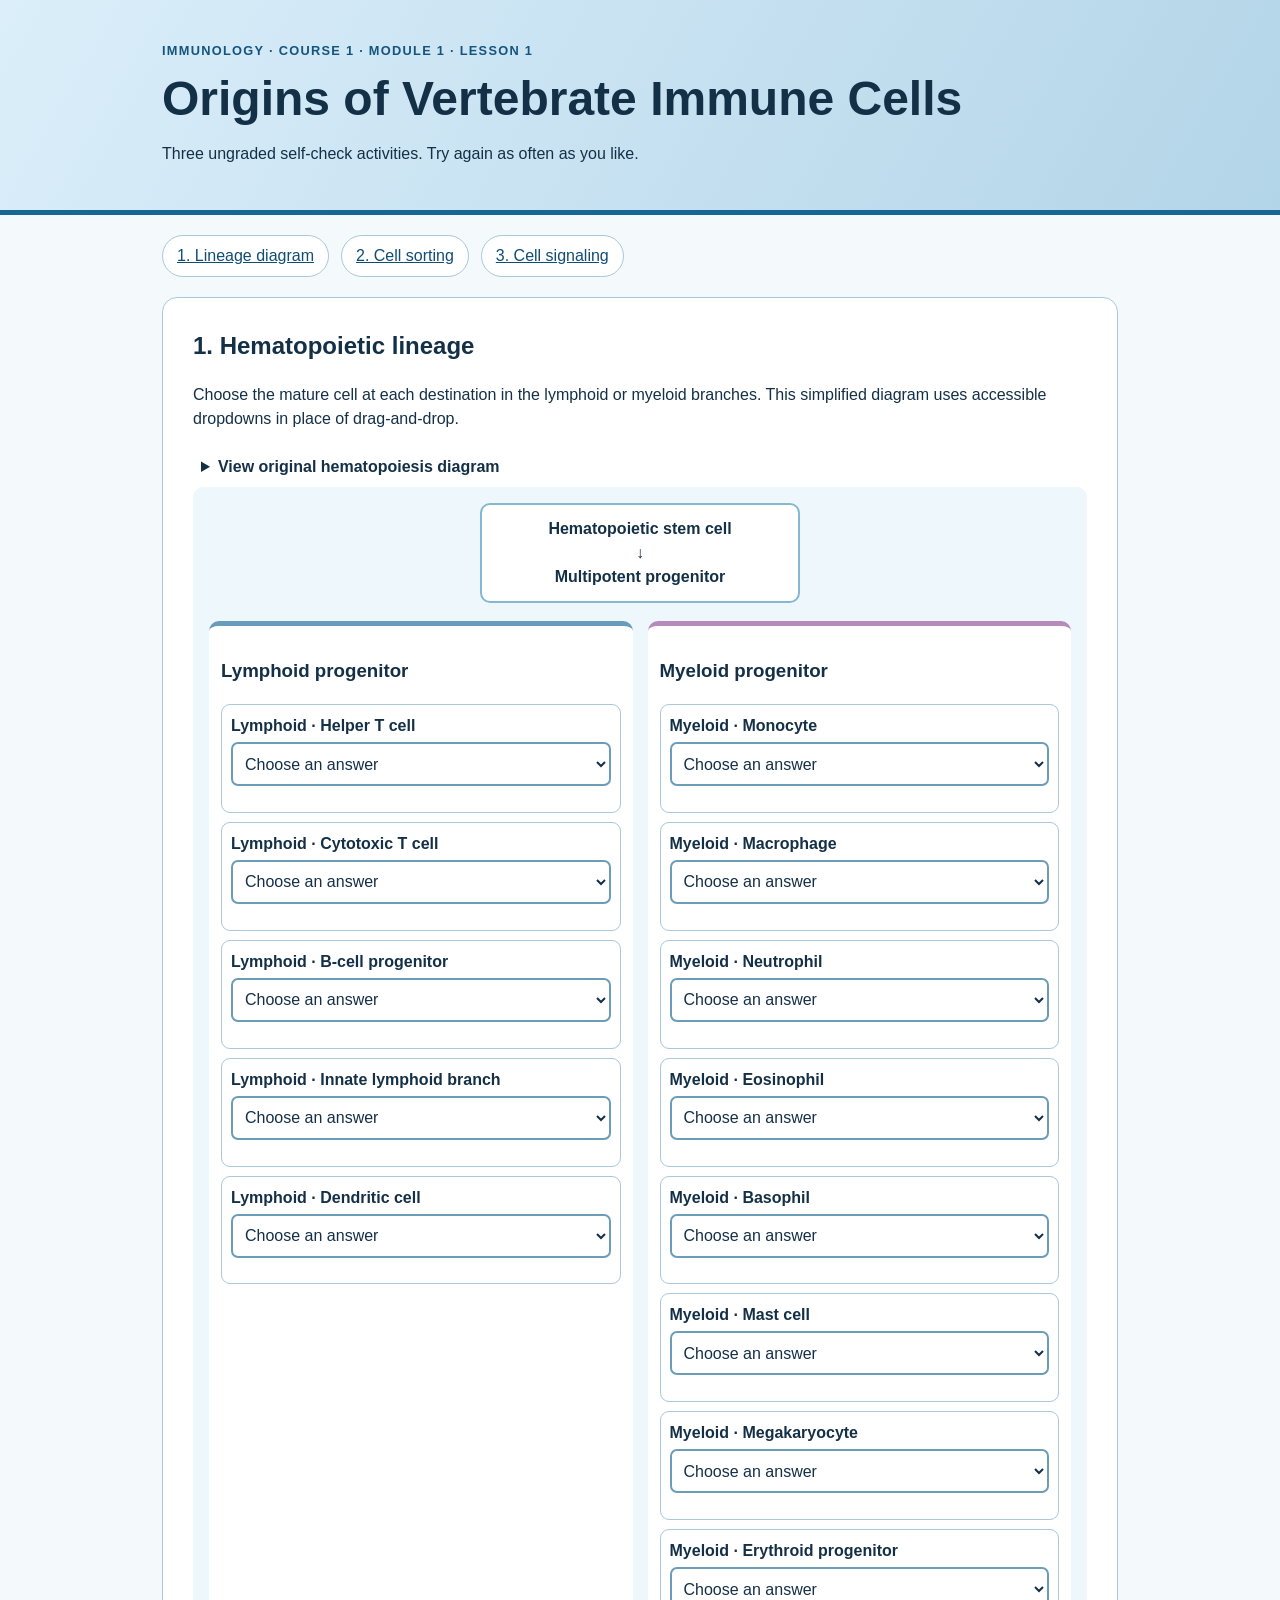
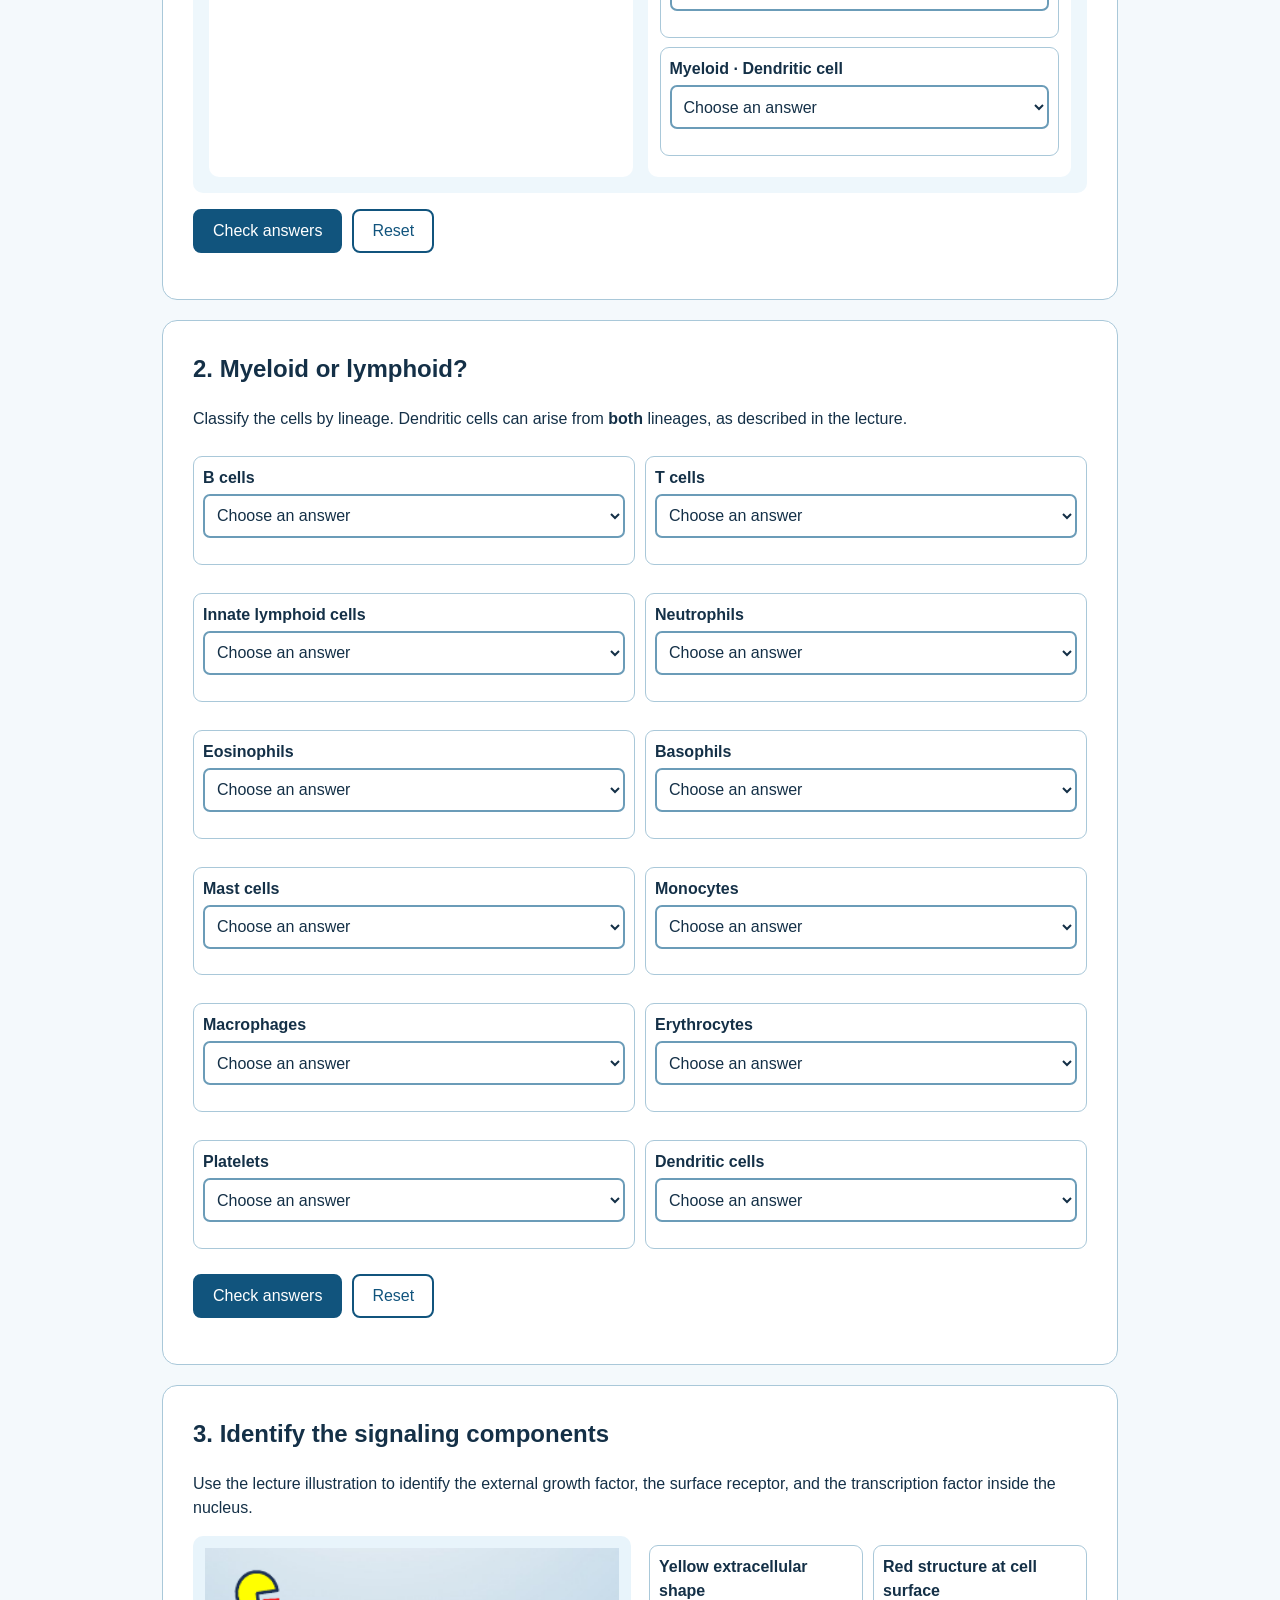
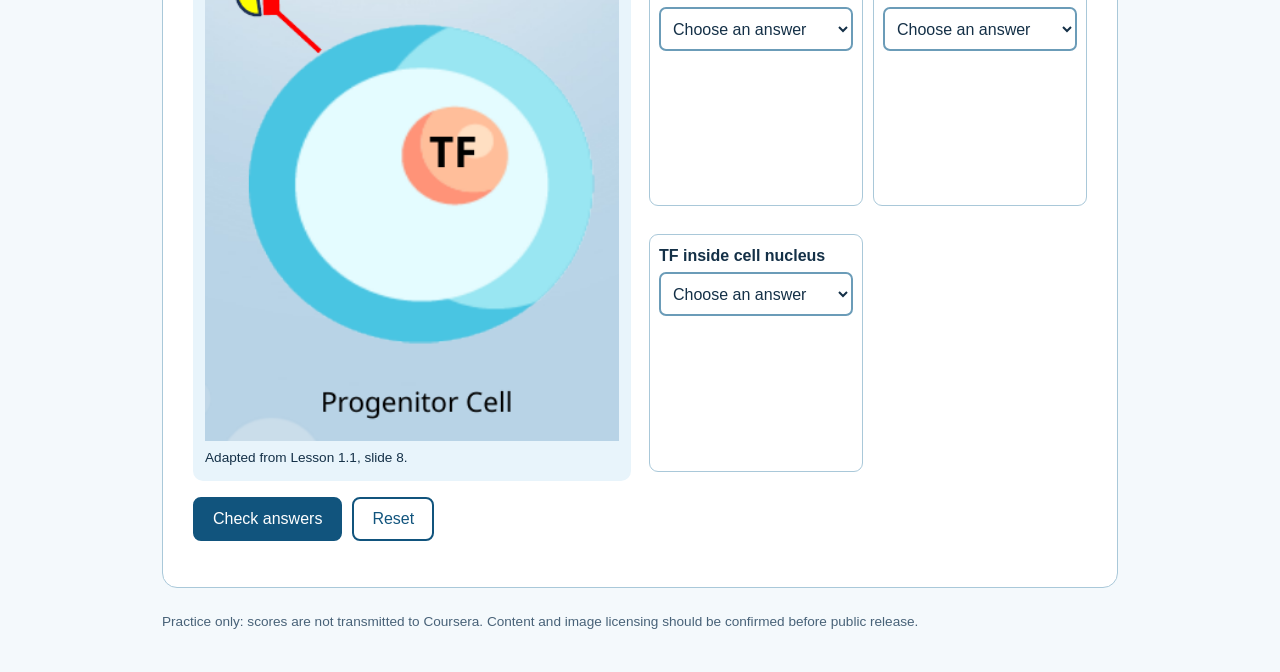
==== course-1/module-01/lesson-01/index.html @ 7de76a13 "Add files via upload" ====
<!doctype html><html lang="en"><head><meta charset="utf-8"><meta name="viewport" content="width=device-width,initial-scale=1"><title>Lesson 1.1 • Immunology Practice</title><link rel="stylesheet" href="style.css"><script src="script.js" defer></script></head><body><a class="skip" href="#content">Skip to questions</a><header><div class="wrap"><p class="eyebrow">IMMUNOLOGY · COURSE 1 · MODULE 1 · LESSON 1</p><h1>Origins of Vertebrate Immune Cells</h1><p>Three ungraded self-check activities. Try again as often as you like.</p></div></header><main class="wrap" id="content"><nav aria-label="Activities"><a href="#q1">1. Lineage diagram</a><a href="#q2">2. Cell sorting</a><a href="#q3">3. Cell signaling</a></nav><section id="q1"><h2>1. Hematopoietic lineage</h2><p>Choose the mature cell at each destination in the lymphoid or myeloid branches. This simplified diagram uses accessible dropdowns in place of drag-and-drop.</p><details><summary>View original hematopoiesis diagram</summary><img class="reference" src="assets/lineage.png" alt="Original lecture diagram showing hematopoietic stem cell, lymphoid and myeloid branches, and their mature descendants. All original labels are visible." /></details><div class="branchparent"><div class="start">Hematopoietic stem cell<br>↓<br>Multipotent progenitor</div><div class="branches"><div><h3>Lymphoid progenitor</h3><div id="q1lymph"></div></div><div><h3>Myeloid progenitor</h3><div id="q1myelo"></div></div></div></div><div class="actions"><button id="check1">Check answers</button><button class="secondary" id="reset1">Reset</button></div><p id="result1" role="status" aria-live="polite"></p></section><section id="q2"><h2>2. Myeloid or lymphoid?</h2><p>Classify the cells by lineage. Dendritic cells can arise from <strong>both</strong> lineages, as described in the lecture.</p><div class="rows" id="items2"></div><div class="actions"><button id="check2">Check answers</button><button class="secondary" id="reset2">Reset</button></div><p id="result2" role="status" aria-live="polite"></p></section><section id="q3"><h2>3. Identify the signaling components</h2><p>Use the lecture illustration to identify the external growth factor, the surface receptor, and the transcription factor inside the nucleus.</p><div class="signal"><figure><img src="assets/cell-signaling.png" alt="Progenitor cell illustration with a yellow shape outside the cell, a red receptor at the surface, and TF lettering within the nucleus."><figcaption>Adapted from Lesson 1.1, slide 8.</figcaption></figure><div class="rows" id="items3"></div></div><div class="actions"><button id="check3">Check answers</button><button class="secondary" id="reset3">Reset</button></div><p id="result3" role="status" aria-live="polite"></p></section><footer>Practice only: scores are not transmitted to Coursera. Content and image licensing should be confirmed before public release.</footer></main></body></html>
---- course-1/module-01/lesson-01/style.css ----
:root{--blue:#176795;--ink:#143047;--border:#a9c8d9;--bg:#f4f9fc}*{box-sizing:border-box}html{scroll-behavior:smooth}body{margin:0;color:var(--ink);font:16px/1.5 Arial,sans-serif;background:var(--bg)}.wrap{max-width:1000px;margin:auto;padding:0 22px}.skip{position:absolute;left:8px;top:-100px;background:white;padding:12px}.skip:focus{top:6px}:focus-visible{outline:4px solid #a02c70;outline-offset:3px}header{padding:28px 0;background:linear-gradient(120deg,#dbeefa,#b3d5e8);border-bottom:5px solid var(--blue)}.eyebrow{font-size:.8rem;letter-spacing:.1em;font-weight:800;color:#14547d}h1{font-size:clamp(2rem,4vw,3rem);line-height:1.1;margin:8px 0}main nav{display:flex;flex-wrap:wrap;gap:12px;margin:20px 0}nav a{background:white;border:1px solid var(--border);border-radius:30px;padding:8px 14px;color:#104d73}section{background:white;margin:20px 0;padding:clamp(16px,3vw,30px);border:1px solid var(--border);border-radius:15px;scroll-margin-top:10px}section h2{margin-top:0}summary{cursor:pointer;font-weight:bold;padding:8px}.reference{display:block;width:100%;height:auto;border:1px solid var(--border)}.branchparent{background:#eef7fc;padding:16px;border-radius:10px}.start{font-weight:800;margin:0 auto 18px;text-align:center;background:white;max-width:320px;border:2px solid #86b8d0;border-radius:10px;padding:12px}.branches{display:grid;grid-template-columns:1fr 1fr;gap:15px}.branches>div{background:white;border-top:5px solid #689cba;padding:12px;border-radius:10px}.branches>div:nth-child(2){border-top-color:#b78abd}.item{border:1px solid var(--border);border-radius:9px;margin:9px 0;padding:9px;background:white}.item label{font-weight:bold;display:block;margin-bottom:4px}select{width:100%;min-height:44px;border:2px solid #6b9cb8;border-radius:7px;padding:8px;background:white;color:var(--ink);font:inherit}.status{display:block;min-height:1.2em;font-size:.88rem}.ok{color:#175b3b}.no{color:#992e24}.rows{display:grid;grid-template-columns:1fr 1fr;gap:10px}.actions{display:flex;flex-wrap:wrap;gap:10px;margin-top:16px}button{min-height:44px;background:#11547d;border:2px solid #11547d;border-radius:8px;color:white;font-weight:bold;padding:8px 18px;cursor:pointer;font:inherit}button.secondary{color:#11547d;background:white}p[role=status]:not(:empty){background:#e4f3fc;border-left:4px solid var(--blue);padding:12px;font-weight:bold}.signal{display:grid;grid-template-columns:1fr 1fr;gap:18px}.signal img{width:100%}.signal figure{margin:0;background:#e8f4fb;padding:12px;border-radius:10px}.signal figcaption{font-size:.85rem}footer{font-size:.85rem;margin:24px 0 40px;color:#486278}@media(max-width:730px){.branches,.rows,.signal{grid-template-columns:1fr}}@media(prefers-reduced-motion:reduce){html{scroll-behavior:auto}}
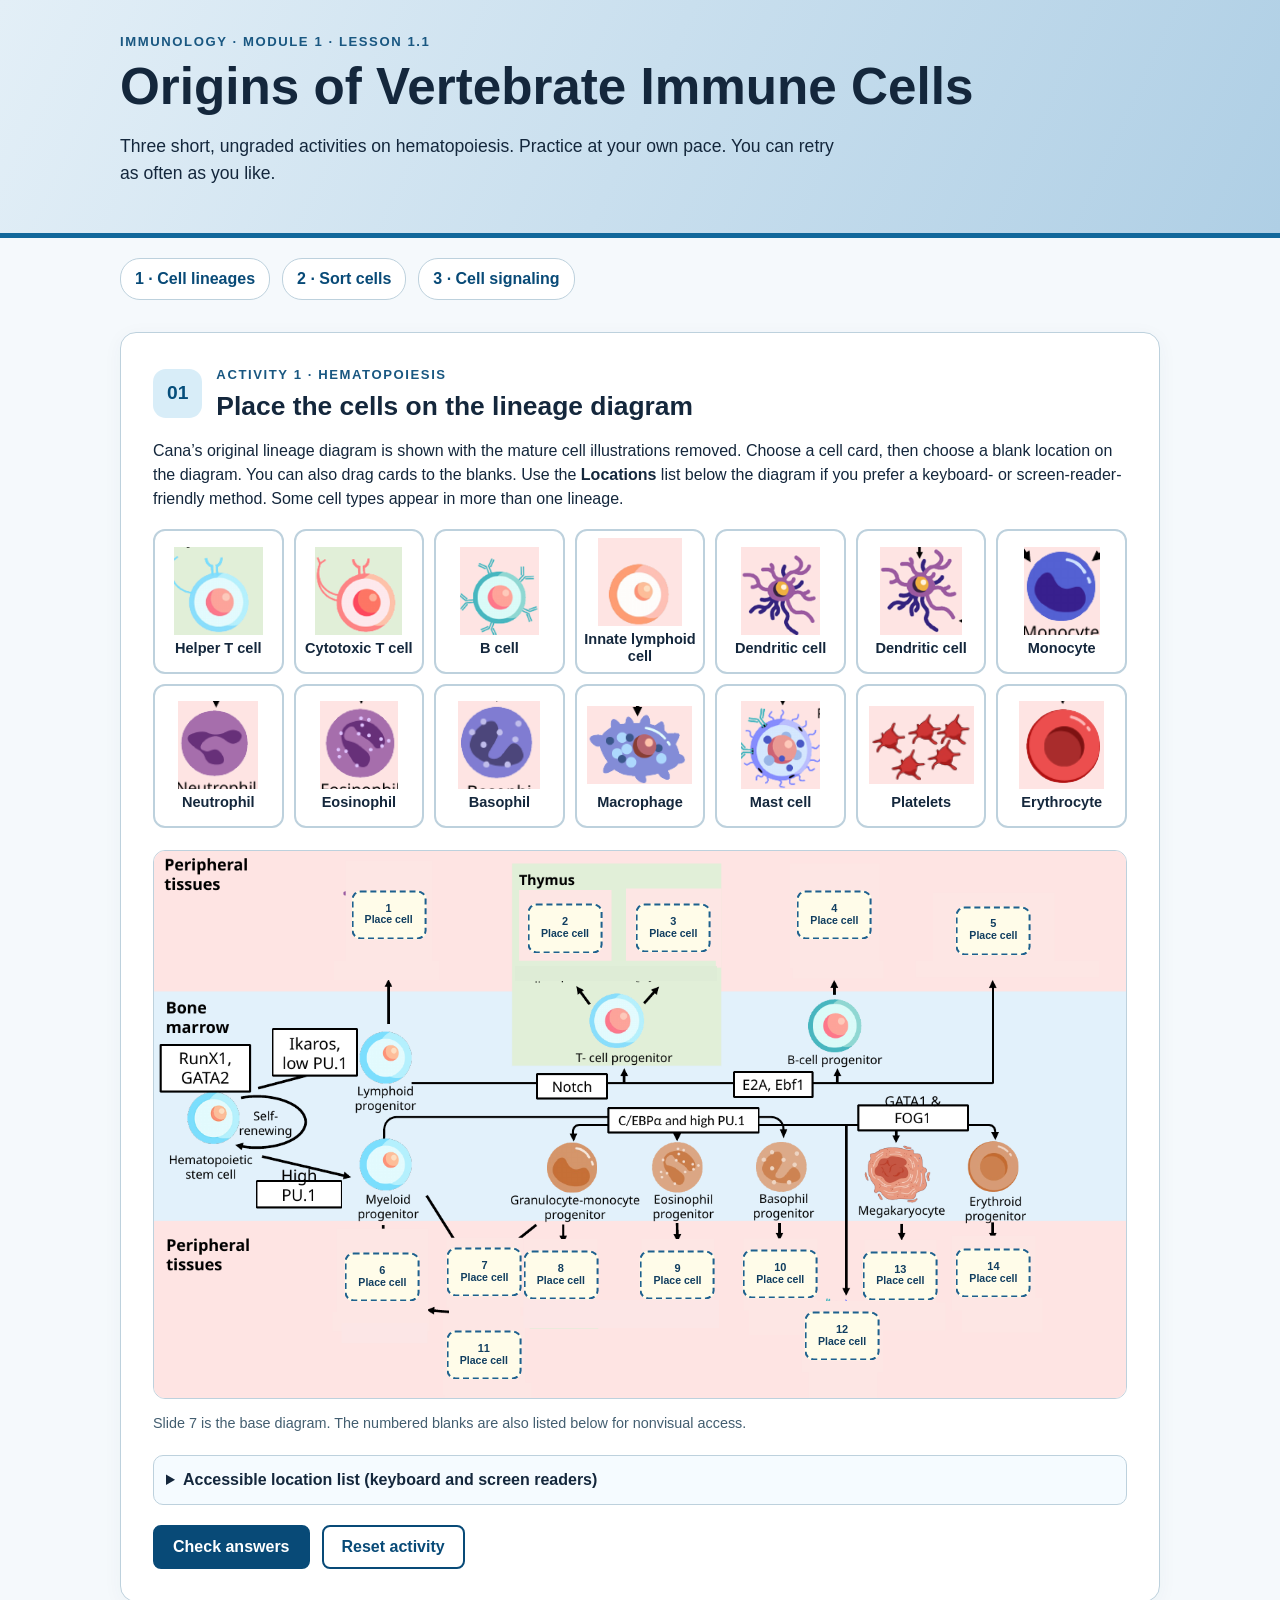
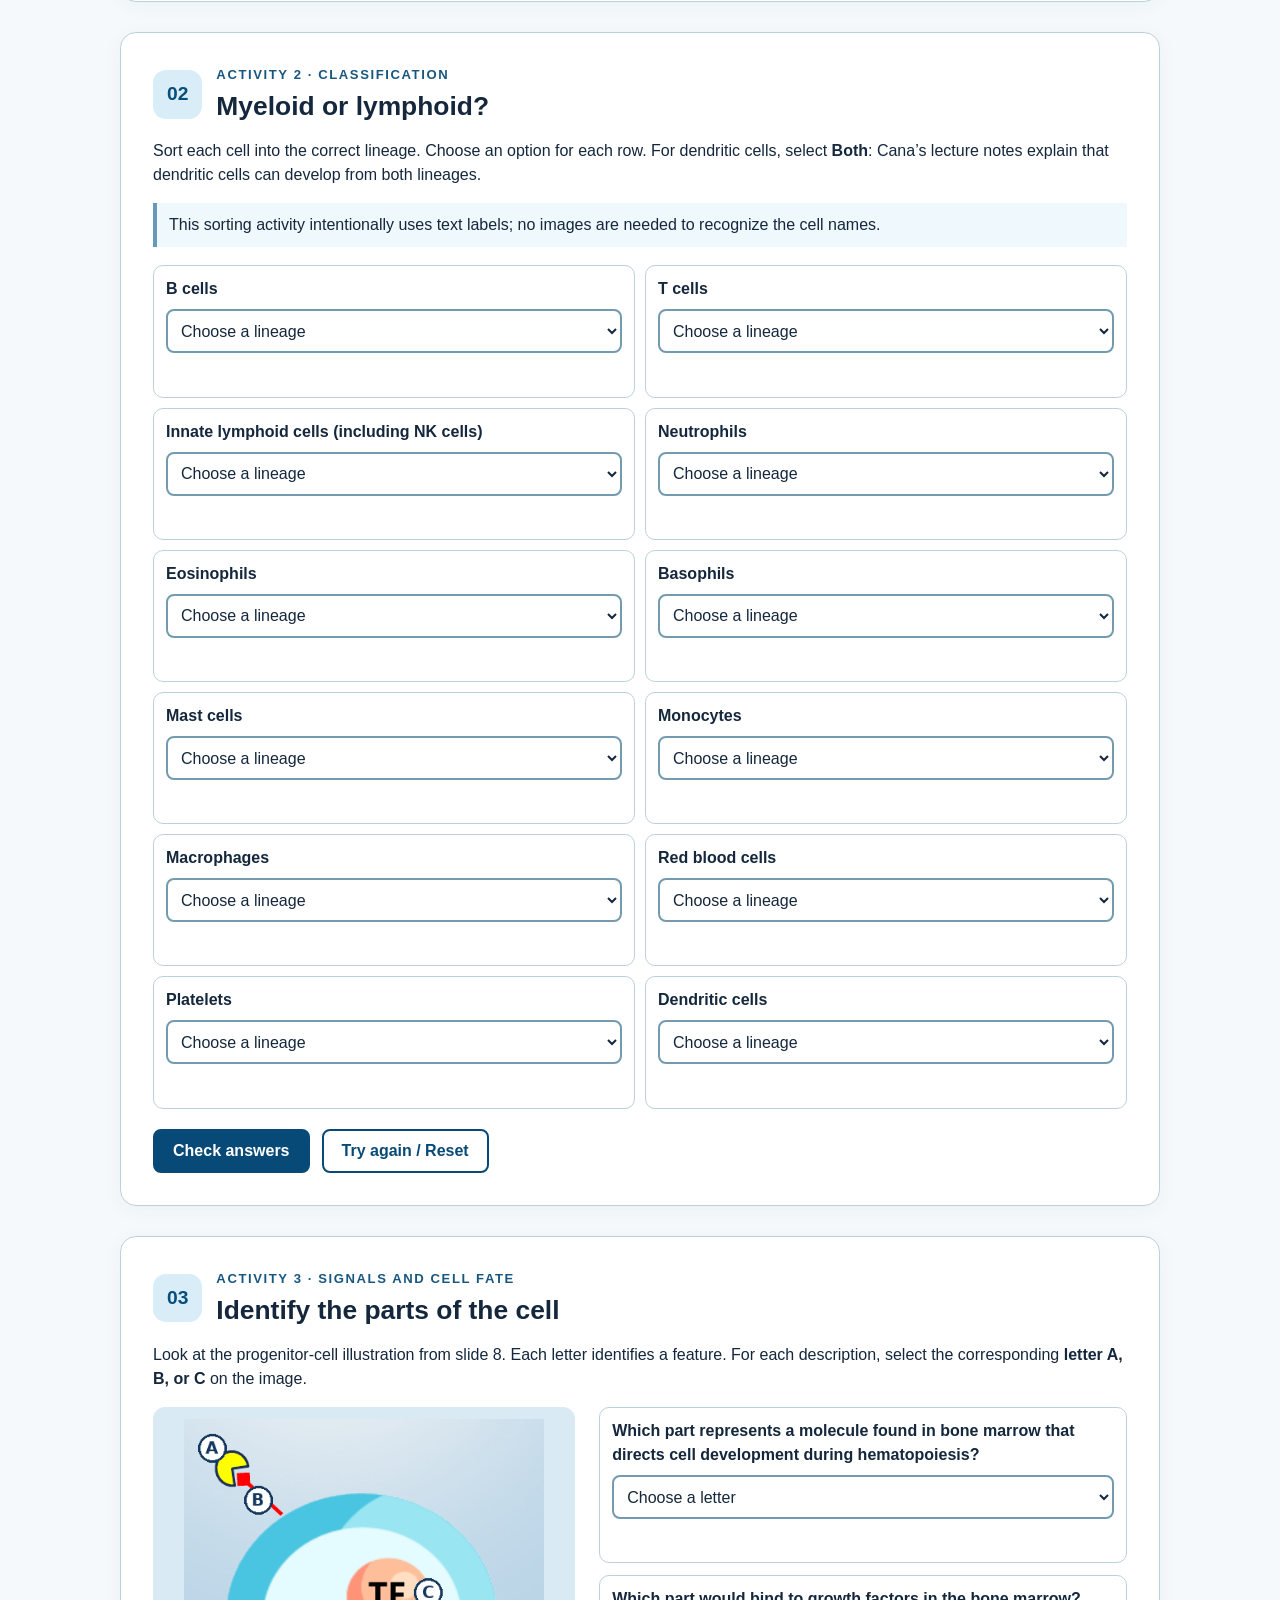
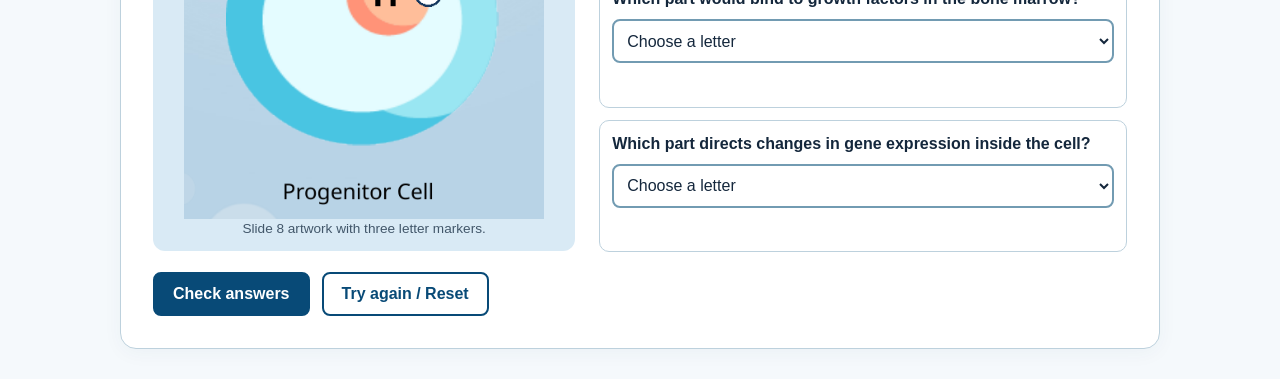
==== commit 9bd75e48: "Add files via upload Update Lesson 1.1 practice activities" ====
--- a/course-1/module-01/lesson-01/index.html
+++ b/course-1/module-01/lesson-01/index.html
@@ -1 +1,28 @@
-<!doctype html><html lang="en"><head><meta charset="utf-8"><meta name="viewport" content="width=device-width,initial-scale=1"><title>Lesson 1.1 • Immunology Practice</title><link rel="stylesheet" href="style.css"><script src="script.js" defer></script></head><body><a class="skip" href="#content">Skip to questions</a><header><div class="wrap"><p class="eyebrow">IMMUNOLOGY · COURSE 1 · MODULE 1 · LESSON 1</p><h1>Origins of Vertebrate Immune Cells</h1><p>Three ungraded self-check activities. Try again as often as you like.</p></div></header><main class="wrap" id="content"><nav aria-label="Activities"><a href="#q1">1. Lineage diagram</a><a href="#q2">2. Cell sorting</a><a href="#q3">3. Cell signaling</a></nav><section id="q1"><h2>1. Hematopoietic lineage</h2><p>Choose the mature cell at each destination in the lymphoid or myeloid branches. This simplified diagram uses accessible dropdowns in place of drag-and-drop.</p><details><summary>View original hematopoiesis diagram</summary><img class="reference" src="assets/lineage.png" alt="Original lecture diagram showing hematopoietic stem cell, lymphoid and myeloid branches, and their mature descendants. All original labels are visible." /></details><div class="branchparent"><div class="start">Hematopoietic stem cell<br>↓<br>Multipotent progenitor</div><div class="branches"><div><h3>Lymphoid progenitor</h3><div id="q1lymph"></div></div><div><h3>Myeloid progenitor</h3><div id="q1myelo"></div></div></div></div><div class="actions"><button id="check1">Check answers</button><button class="secondary" id="reset1">Reset</button></div><p id="result1" role="status" aria-live="polite"></p></section><section id="q2"><h2>2. Myeloid or lymphoid?</h2><p>Classify the cells by lineage. Dendritic cells can arise from <strong>both</strong> lineages, as described in the lecture.</p><div class="rows" id="items2"></div><div class="actions"><button id="check2">Check answers</button><button class="secondary" id="reset2">Reset</button></div><p id="result2" role="status" aria-live="polite"></p></section><section id="q3"><h2>3. Identify the signaling components</h2><p>Use the lecture illustration to identify the external growth factor, the surface receptor, and the transcription factor inside the nucleus.</p><div class="signal"><figure><img src="assets/cell-signaling.png" alt="Progenitor cell illustration with a yellow shape outside the cell, a red receptor at the surface, and TF lettering within the nucleus."><figcaption>Adapted from Lesson 1.1, slide 8.</figcaption></figure><div class="rows" id="items3"></div></div><div class="actions"><button id="check3">Check answers</button><button class="secondary" id="reset3">Reset</button></div><p id="result3" role="status" aria-live="polite"></p></section><footer>Practice only: scores are not transmitted to Coursera. Content and image licensing should be confirmed before public release.</footer></main></body></html>+<!doctype html>
+<html lang="en">
+<head>
+<meta charset="utf-8"><meta name="viewport" content="width=device-width, initial-scale=1">
+<title>Origins of Vertebrate Immune Cells | Practice</title>
+<link rel="stylesheet" href="styles.css">
+<script src="script.js" defer></script>
+</head>
+<body>
+<a class="skip" href="#main">Skip to activities</a>
+<header class="hero"><div class="wrap"><p class="eyebrow">IMMUNOLOGY · MODULE 1 · LESSON 1.1</p><h1>Origins of Vertebrate Immune Cells</h1><p>Three short, ungraded activities on hematopoiesis. Practice at your own pace. You can retry as often as you like.</p></div></header>
+<main id="main" class="wrap">
+<nav aria-label="Activity navigation" class="tabs"><a href="#q1">1 · Cell lineages</a><a href="#q2">2 · Sort cells</a><a href="#q3">3 · Cell signaling</a></nav>
+<section id="q1" class="activity" aria-labelledby="q1head"><div class="sectiontop"><span class="number">01</span><div><p class="eyebrow">ACTIVITY 1 · HEMATOPOIESIS</p><h2 id="q1head">Place the cells on the lineage diagram</h2></div></div>
+<p>Cana’s original lineage diagram is shown with the mature cell illustrations removed. Choose a cell card, then choose a blank location on the diagram. You can also drag cards to the blanks. Use the <strong>Locations</strong> list below the diagram if you prefer a keyboard- or screen-reader-friendly method. Some cell types appear in more than one lineage.</p>
+<div class="q1-bank" aria-label="Available cell illustrations" id="q1bank"></div>
+<div class="diagram-scroller" role="region" tabindex="0" aria-label="Hematopoiesis diagram with blank cell positions; scroll horizontally if needed"><div class="lineage-canvas"><img src="assets/lineage-blank.png" alt="Hematopoiesis pathway: stem cell splits into lymphoid and myeloid progenitors; arrows connect the progenitors to fourteen blank mature-cell locations, with the original regulatory labels preserved."><div id="q1spots"></div></div></div>
+<p class="muted">Slide 7 is the base diagram. The numbered blanks are also listed below for nonvisual access.</p>
+<details class="reference"><summary>Accessible location list (keyboard and screen readers)</summary><p>Choose a cell for each numbered location. These choices update the diagram automatically.</p><div id="q1accessible" class="accessible-locations"></div></details>
+<div class="toolbar"><button id="q1check" type="button">Check answers</button><button id="q1reset" type="button" class="secondary">Reset activity</button></div><div class="feedback" id="q1feedback" role="status" aria-live="polite"></div></section>
+<section id="q2" class="activity" aria-labelledby="q2head"><div class="sectiontop"><span class="number">02</span><div><p class="eyebrow">ACTIVITY 2 · CLASSIFICATION</p><h2 id="q2head">Myeloid or lymphoid?</h2></div></div><p>Sort each cell into the correct lineage. Choose an option for each row. For dendritic cells, select <strong>Both</strong>: Cana’s lecture notes explain that dendritic cells can develop from both lineages.</p><div class="note">This sorting activity intentionally uses text labels; no images are needed to recognize the cell names.</div><div id="sortRows" class="sortrows"></div><div class="toolbar"><button id="q2check" type="button">Check answers</button><button id="q2reset" type="button" class="secondary">Try again / Reset</button></div><div class="feedback" id="q2feedback" role="status" aria-live="polite"></div></section>
+<section id="q3" class="activity" aria-labelledby="q3head"><div class="sectiontop"><span class="number">03</span><div><p class="eyebrow">ACTIVITY 3 · SIGNALS AND CELL FATE</p><h2 id="q3head">Identify the parts of the cell</h2></div></div>
+<p>Look at the progenitor-cell illustration from slide 8. Each letter identifies a feature. For each description, select the corresponding <strong>letter A, B, or C</strong> on the image.</p>
+<div class="q3layout"><figure class="cellfig"><img src="assets/signaling-labeled.png" alt="Progenitor cell with labels: A next to the yellow signaling molecule outside the cell; B next to the red receptor spanning the cell surface; C next to the TF-containing structure inside the nucleus."><figcaption>Slide 8 artwork with three letter markers.</figcaption></figure><div id="signalRows" class="signalrows"></div></div>
+<div class="toolbar"><button id="q3check" type="button">Check answers</button><button id="q3reset" type="button" class="secondary">Try again / Reset</button></div><div class="feedback" id="q3feedback" role="status" aria-live="polite"></div></section>
+
+</main>
+</body></html>
--- a/course-1/module-01/lesson-01/styles.css
+++ b/course-1/module-01/lesson-01/styles.css
@@ -0,0 +1,4 @@
+:root{--ink:#14273c;--blue:#12689b;--blue2:#084a77;--pale:#e7f3fb;--sky:#bdd9eb;--card:#fff;--line:#bdd1dd;--focus:#a23973;--good:#155b3a;--bad:#933b27;--bg:#f5f9fc}*{box-sizing:border-box}html{scroll-behavior:smooth}body{margin:0;background:var(--bg);color:var(--ink);font-family:Arial,Helvetica,sans-serif;line-height:1.5;font-size:16px}.wrap{max-width:1080px;margin:auto;padding:0 20px}.skip{position:absolute;top:-60px;left:10px;padding:12px;background:white;z-index:10}.skip:focus{top:10px}a{color:var(--blue2)}:focus-visible{outline:4px solid var(--focus);outline-offset:3px}.hero{background:linear-gradient(115deg,#e3eff7,#afcfe5);border-bottom:5px solid var(--blue)}.hero .wrap{padding-top:32px;padding-bottom:29px}.eyebrow{font-size:.82rem;font-weight:800;letter-spacing:.12em;color:#195781;margin:0 0 6px}h1{font-size:clamp(2rem,4vw,3.25rem);line-height:1.13;margin:0 0 15px}h2{font-size:1.65rem;line-height:1.25;margin:0}h3{margin:0 0 9px;font-size:1.18rem}.hero p:last-child{font-size:1.1rem;max-width:720px}.tabs{display:flex;flex-wrap:wrap;gap:12px;padding:20px 0}.tabs a{display:inline-block;padding:8px 14px;background:white;border:1px solid var(--line);border-radius:20px;text-decoration:none;font-weight:700}.tabs a:hover{background:var(--pale)}.activity{background:white;border:1px solid var(--line);border-radius:16px;padding:clamp(18px,3vw,32px);margin:12px 0 30px;box-shadow:0 4px 20px #193e5b0b;scroll-margin-top:12px}.sectiontop{display:flex;align-items:center;gap:14px}.number{background:#d8edf8;color:#064e7b;border-radius:13px;padding:10px 14px;font-weight:900;font-size:1.2rem}.muted{color:#435e70;font-size:.9rem}.reference{margin:20px 0;border:1px solid var(--line);border-radius:10px;padding:12px;background:#f5fbff}.reference summary{font-weight:700;cursor:pointer}.reference img{display:block;width:100%;height:auto;margin-top:12px;border:1px solid var(--line)}.diagram{margin:20px 0;padding:20px;background:#f0f7fc;border:1px solid var(--line);border-radius:12px}.stem{text-align:center;max-width:420px;margin:0 auto 25px;background:#fff;border:2px solid #81b0cb;border-radius:12px;padding:12px;font-weight:700}.stem span{padding:0 12px;color:var(--blue)}.branches{display:grid;grid-template-columns:1fr 1fr;gap:20px}.branch{background:white;border:1px solid #aac8d8;border-top:5px solid #4e93b9;border-radius:12px;padding:16px}.branch:nth-child(2){border-top-color:#b487bd}.slots{display:grid;gap:12px}.slot,.sortrow,.signalrow{padding:11px 12px;background:#fff;border:1px solid var(--line);border-radius:10px}.slot label{font-weight:700;display:block;margin-bottom:6px}.slot small{display:block;color:#51677a;margin-top:6px}.rowstatus{display:block;font-size:.9rem;font-weight:700;margin-top:5px;min-height:1.2rem}.right{color:var(--good)}.wrong{color:var(--bad)}select{width:100%;padding:10px 34px 10px 9px;min-height:44px;font-size:1rem;background:white;color:var(--ink);border:2px solid #729bb2;border-radius:8px}button{min-height:44px;padding:10px 18px;border:2px solid var(--blue2);background:var(--blue2);border-radius:8px;color:#fff;font-size:1rem;font-weight:700;cursor:pointer}button:hover{filter:brightness(1.12)}button.secondary{background:white;color:var(--blue2)}.toolbar{display:flex;flex-wrap:wrap;gap:12px;margin:20px 0 0}.feedback:not(:empty){background:#e7f3fb;border-left:5px solid var(--blue);padding:12px 15px;margin-top:16px;font-weight:700}.sortrows{display:grid;grid-template-columns:1fr 1fr;gap:10px;margin-top:18px}.sortrow,.signalrow{display:flex;flex-direction:column;gap:8px}.sortrow label,.signalrow label{font-weight:700}.note{border-left:4px solid #679ab8;padding:10px 12px;background:#eff8fc}.q3layout{display:grid;grid-template-columns:minmax(230px,.8fr) 1fr;gap:24px;align-items:start}.cellfig{margin:0;background:#e0eff8;border-radius:12px;padding:12px;text-align:center}.cellfig img{display:block;width:100%;max-width:375px;margin:auto;object-fit:contain}.cellfig figcaption{font-size:.85rem;color:#42576a}.signalrows{display:grid;gap:12px}footer{font-size:.86rem;color:#415d71;padding:10px 0 30px}@media(max-width:740px){.branches,.sortrows,.q3layout{grid-template-columns:1fr}.activity{padding:17px}.stem span{display:block}.tabs a{flex:1;text-align:center}}@media(prefers-reduced-motion:reduce){html{scroll-behavior:auto}}
+
+/* Slide-derived diagram placement activity */
+.q1-bank{display:grid;grid-template-columns:repeat(auto-fit,minmax(125px,1fr));gap:10px;margin:18px 0 22px}.cell-tile{color:var(--ink);background:#fff;border:2px solid var(--line);border-radius:12px;min-height:144px;padding:7px;display:flex;flex-direction:column;justify-content:center;align-items:center;gap:5px;line-height:1.15;font-size:.91rem}.cell-tile img{width:105px;height:88px;object-fit:contain}.cell-tile.selected{border-color:#084a77;box-shadow:0 0 0 3px #b1d3ee}.cell-tile.used{opacity:.45}.diagram-scroller{width:100%;overflow-x:auto;border:1px solid var(--line);border-radius:12px;background:white}.lineage-canvas{min-width:940px;position:relative;aspect-ratio:1400/788}.lineage-canvas>img{width:100%;height:100%;position:absolute;inset:0}.diagram-spot{position:absolute;transform:translate(-50%,-50%);width:7.7%;height:9%;font-size:clamp(.7rem,1.1vw,.9rem);line-height:1.08;display:flex;align-items:center;justify-content:center;flex-direction:column;border:2px dashed #1d618e;border-radius:9px;color:#113e60;background:#fffde9ee;text-align:center;padding:3px;min-height:0}.diagram-spot:hover{filter:brightness(.96)}.diagram-spot.filled{background:#e1f1ff;border-style:solid}.diagram-spot.right{border-color:var(--good);background:#dff5e5}.diagram-spot.wrong{border-color:var(--bad);background:#ffebdd}.spotnum{font-size:.78em;font-weight:900}.spotval{font-size:.75em;overflow-wrap:anywhere}.accessible-locations{display:grid;grid-template-columns:1fr 1fr;gap:12px;margin-top:14px}.location-row{display:grid;gap:5px}.location-row label{font-weight:700;font-size:.9rem}.cellfig img{max-width:360px}.cellfig{background:#d9eaf5}@media(max-width:740px){.accessible-locations{grid-template-columns:1fr}.lineage-canvas{min-width:900px}.cell-tile{min-height:126px}}
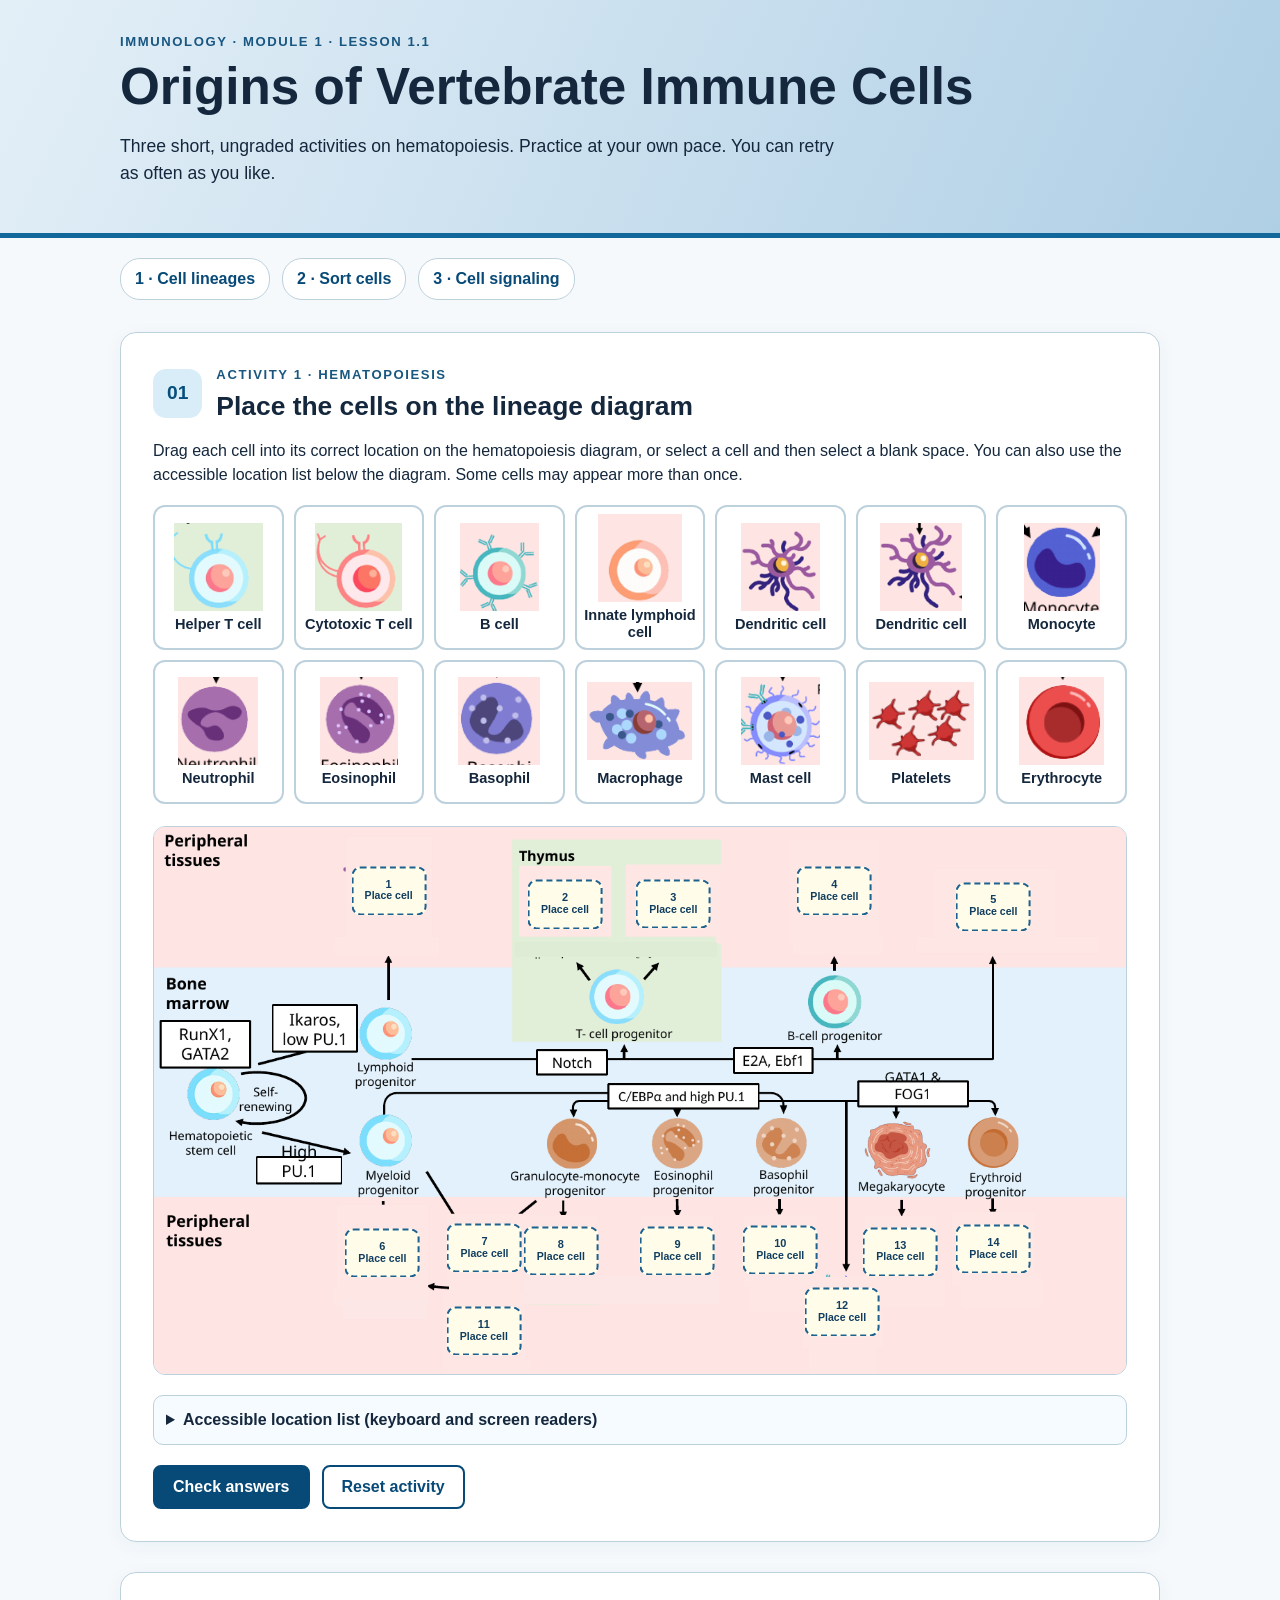
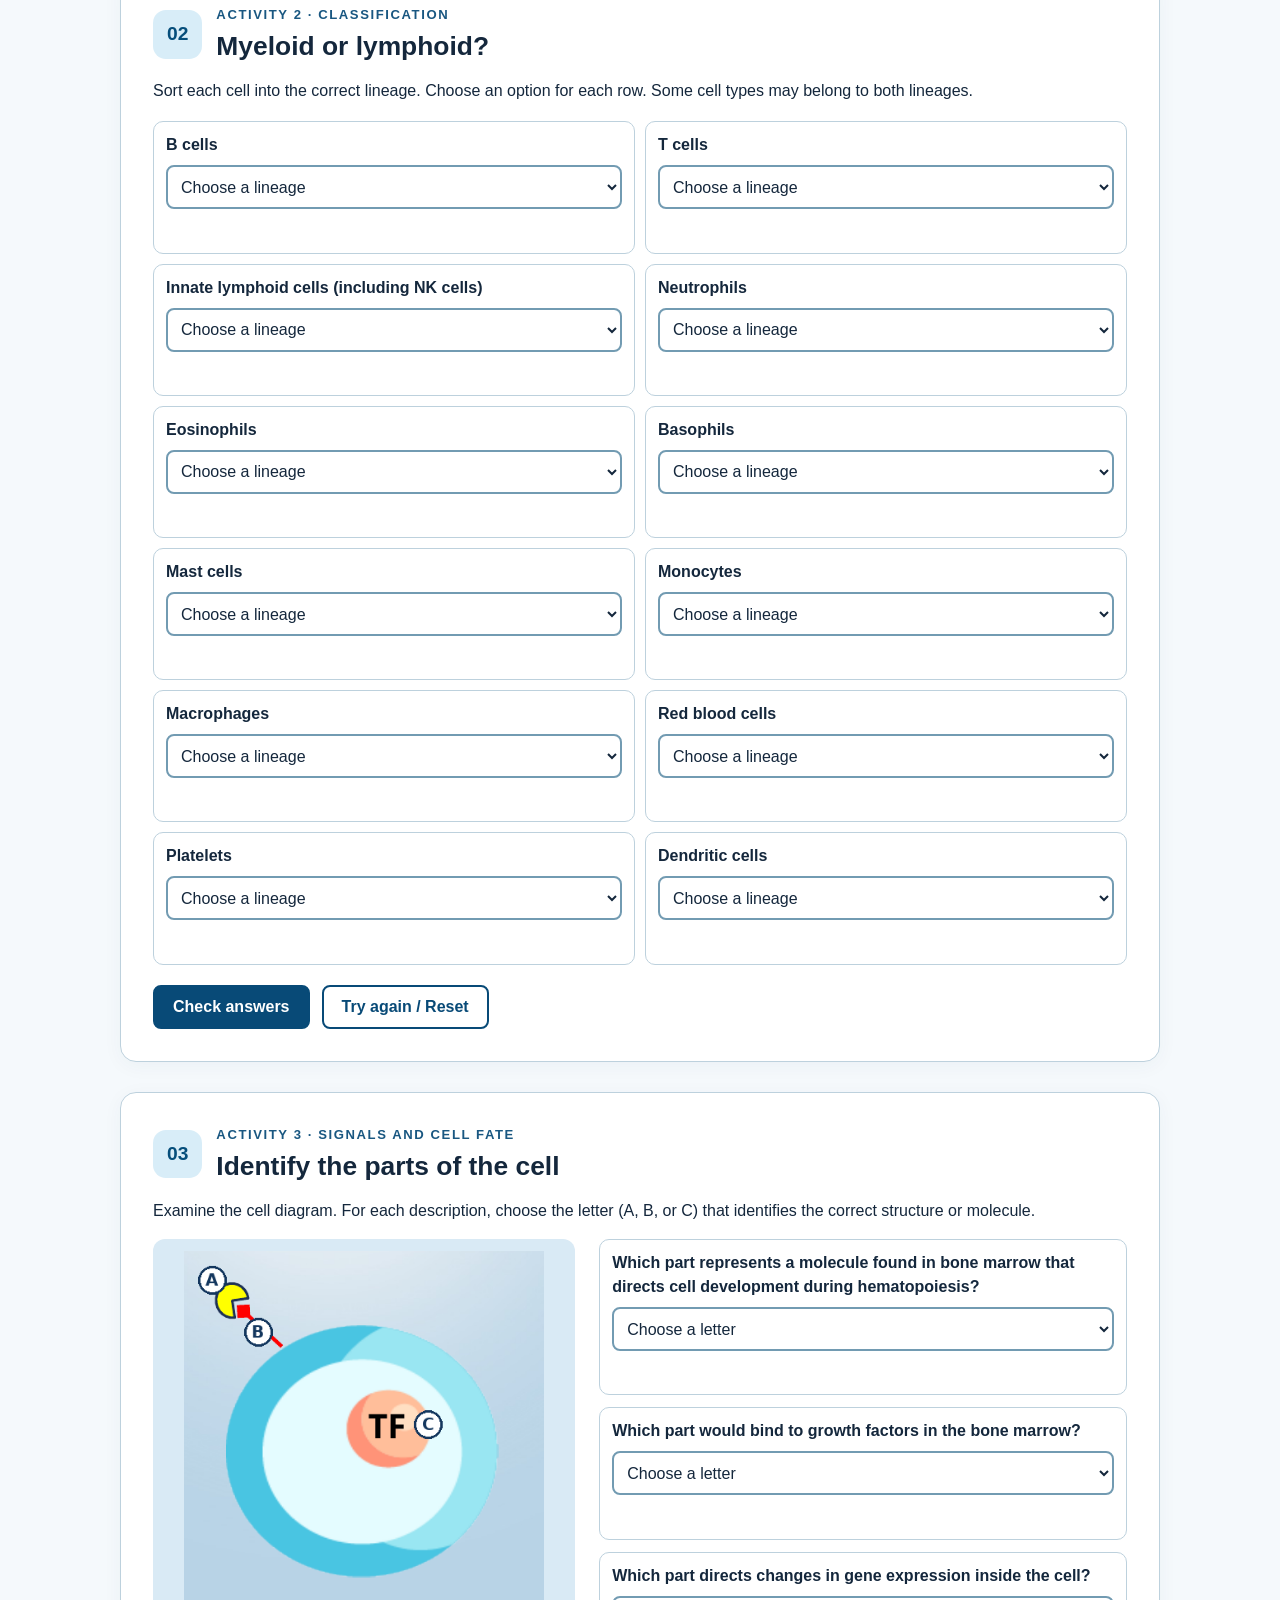
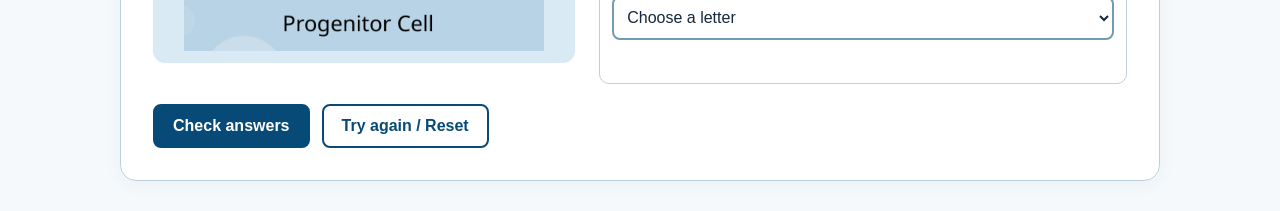
==== commit 07ce894f: "Rename lesson-1-1-clean-instructions.html to index.html" ====
--- a/course-1/module-01/lesson-01/index.html
+++ b/course-1/module-01/lesson-01/index.html
@@ -3,8 +3,14 @@
 <head>
 <meta charset="utf-8"><meta name="viewport" content="width=device-width, initial-scale=1">
 <title>Origins of Vertebrate Immune Cells | Practice</title>
-<link rel="stylesheet" href="styles.css">
-<script src="script.js" defer></script>
+<style>
+:root{--ink:#14273c;--blue:#12689b;--blue2:#084a77;--pale:#e7f3fb;--sky:#bdd9eb;--card:#fff;--line:#bdd1dd;--focus:#a23973;--good:#155b3a;--bad:#933b27;--bg:#f5f9fc}*{box-sizing:border-box}html{scroll-behavior:smooth}body{margin:0;background:var(--bg);color:var(--ink);font-family:Arial,Helvetica,sans-serif;line-height:1.5;font-size:16px}.wrap{max-width:1080px;margin:auto;padding:0 20px}.skip{position:absolute;top:-60px;left:10px;padding:12px;background:white;z-index:10}.skip:focus{top:10px}a{color:var(--blue2)}:focus-visible{outline:4px solid var(--focus);outline-offset:3px}.hero{background:linear-gradient(115deg,#e3eff7,#afcfe5);border-bottom:5px solid var(--blue)}.hero .wrap{padding-top:32px;padding-bottom:29px}.eyebrow{font-size:.82rem;font-weight:800;letter-spacing:.12em;color:#195781;margin:0 0 6px}h1{font-size:clamp(2rem,4vw,3.25rem);line-height:1.13;margin:0 0 15px}h2{font-size:1.65rem;line-height:1.25;margin:0}h3{margin:0 0 9px;font-size:1.18rem}.hero p:last-child{font-size:1.1rem;max-width:720px}.tabs{display:flex;flex-wrap:wrap;gap:12px;padding:20px 0}.tabs a{display:inline-block;padding:8px 14px;background:white;border:1px solid var(--line);border-radius:20px;text-decoration:none;font-weight:700}.tabs a:hover{background:var(--pale)}.activity{background:white;border:1px solid var(--line);border-radius:16px;padding:clamp(18px,3vw,32px);margin:12px 0 30px;box-shadow:0 4px 20px #193e5b0b;scroll-margin-top:12px}.sectiontop{display:flex;align-items:center;gap:14px}.number{background:#d8edf8;color:#064e7b;border-radius:13px;padding:10px 14px;font-weight:900;font-size:1.2rem}.muted{color:#435e70;font-size:.9rem}.reference{margin:20px 0;border:1px solid var(--line);border-radius:10px;padding:12px;background:#f5fbff}.reference summary{font-weight:700;cursor:pointer}.reference img{display:block;width:100%;height:auto;margin-top:12px;border:1px solid var(--line)}.diagram{margin:20px 0;padding:20px;background:#f0f7fc;border:1px solid var(--line);border-radius:12px}.stem{text-align:center;max-width:420px;margin:0 auto 25px;background:#fff;border:2px solid #81b0cb;border-radius:12px;padding:12px;font-weight:700}.stem span{padding:0 12px;color:var(--blue)}.branches{display:grid;grid-template-columns:1fr 1fr;gap:20px}.branch{background:white;border:1px solid #aac8d8;border-top:5px solid #4e93b9;border-radius:12px;padding:16px}.branch:nth-child(2){border-top-color:#b487bd}.slots{display:grid;gap:12px}.slot,.sortrow,.signalrow{padding:11px 12px;background:#fff;border:1px solid var(--line);border-radius:10px}.slot label{font-weight:700;display:block;margin-bottom:6px}.slot small{display:block;color:#51677a;margin-top:6px}.rowstatus{display:block;font-size:.9rem;font-weight:700;margin-top:5px;min-height:1.2rem}.right{color:var(--good)}.wrong{color:var(--bad)}select{width:100%;padding:10px 34px 10px 9px;min-height:44px;font-size:1rem;background:white;color:var(--ink);border:2px solid #729bb2;border-radius:8px}button{min-height:44px;padding:10px 18px;border:2px solid var(--blue2);background:var(--blue2);border-radius:8px;color:#fff;font-size:1rem;font-weight:700;cursor:pointer}button:hover{filter:brightness(1.12)}button.secondary{background:white;color:var(--blue2)}.toolbar{display:flex;flex-wrap:wrap;gap:12px;margin:20px 0 0}.feedback:not(:empty){background:#e7f3fb;border-left:5px solid var(--blue);padding:12px 15px;margin-top:16px;font-weight:700}.sortrows{display:grid;grid-template-columns:1fr 1fr;gap:10px;margin-top:18px}.sortrow,.signalrow{display:flex;flex-direction:column;gap:8px}.sortrow label,.signalrow label{font-weight:700}.note{border-left:4px solid #679ab8;padding:10px 12px;background:#eff8fc}.q3layout{display:grid;grid-template-columns:minmax(230px,.8fr) 1fr;gap:24px;align-items:start}.cellfig{margin:0;background:#e0eff8;border-radius:12px;padding:12px;text-align:center}.cellfig img{display:block;width:100%;max-width:375px;margin:auto;object-fit:contain}.cellfig figcaption{font-size:.85rem;color:#42576a}.signalrows{display:grid;gap:12px}footer{font-size:.86rem;color:#415d71;padding:10px 0 30px}@media(max-width:740px){.branches,.sortrows,.q3layout{grid-template-columns:1fr}.activity{padding:17px}.stem span{display:block}.tabs a{flex:1;text-align:center}}@media(prefers-reduced-motion:reduce){html{scroll-behavior:auto}}
+
+/* Slide-derived diagram placement activity */
+.q1-bank{display:grid;grid-template-columns:repeat(auto-fit,minmax(125px,1fr));gap:10px;margin:18px 0 22px}.cell-tile{color:var(--ink);background:#fff;border:2px solid var(--line);border-radius:12px;min-height:144px;padding:7px;display:flex;flex-direction:column;justify-content:center;align-items:center;gap:5px;line-height:1.15;font-size:.91rem}.cell-tile img{width:105px;height:88px;object-fit:contain}.cell-tile.selected{border-color:#084a77;box-shadow:0 0 0 3px #b1d3ee}.cell-tile.used{opacity:.45}.diagram-scroller{width:100%;overflow-x:auto;border:1px solid var(--line);border-radius:12px;background:white}.lineage-canvas{min-width:940px;position:relative;aspect-ratio:1400/788}.lineage-canvas>img{width:100%;height:100%;position:absolute;inset:0}.diagram-spot{position:absolute;transform:translate(-50%,-50%);width:7.7%;height:9%;font-size:clamp(.7rem,1.1vw,.9rem);line-height:1.08;display:flex;align-items:center;justify-content:center;flex-direction:column;border:2px dashed #1d618e;border-radius:9px;color:#113e60;background:#fffde9ee;text-align:center;padding:3px;min-height:0}.diagram-spot:hover{filter:brightness(.96)}.diagram-spot.filled{background:#e1f1ff;border-style:solid}.diagram-spot.right{border-color:var(--good);background:#dff5e5}.diagram-spot.wrong{border-color:var(--bad);background:#ffebdd}.spotnum{font-size:.78em;font-weight:900}.spotval{font-size:.75em;overflow-wrap:anywhere}.accessible-locations{display:grid;grid-template-columns:1fr 1fr;gap:12px;margin-top:14px}.location-row{display:grid;gap:5px}.location-row label{font-weight:700;font-size:.9rem}.cellfig img{max-width:360px}.cellfig{background:#d9eaf5}@media(max-width:740px){.accessible-locations{grid-template-columns:1fr}.lineage-canvas{min-width:900px}.cell-tile{min-height:126px}}
+
+</style>
+
 </head>
 <body>
 <a class="skip" href="#main">Skip to activities</a>
@@ -12,17 +18,72 @@
 <main id="main" class="wrap">
 <nav aria-label="Activity navigation" class="tabs"><a href="#q1">1 · Cell lineages</a><a href="#q2">2 · Sort cells</a><a href="#q3">3 · Cell signaling</a></nav>
 <section id="q1" class="activity" aria-labelledby="q1head"><div class="sectiontop"><span class="number">01</span><div><p class="eyebrow">ACTIVITY 1 · HEMATOPOIESIS</p><h2 id="q1head">Place the cells on the lineage diagram</h2></div></div>
-<p>Cana’s original lineage diagram is shown with the mature cell illustrations removed. Choose a cell card, then choose a blank location on the diagram. You can also drag cards to the blanks. Use the <strong>Locations</strong> list below the diagram if you prefer a keyboard- or screen-reader-friendly method. Some cell types appear in more than one lineage.</p>
+<p>Drag each cell into its correct location on the hematopoiesis diagram, or select a cell and then select a blank space. You can also use the accessible location list below the diagram. Some cells may appear more than once.</p>
 <div class="q1-bank" aria-label="Available cell illustrations" id="q1bank"></div>
 <div class="diagram-scroller" role="region" tabindex="0" aria-label="Hematopoiesis diagram with blank cell positions; scroll horizontally if needed"><div class="lineage-canvas"><img src="assets/lineage-blank.png" alt="Hematopoiesis pathway: stem cell splits into lymphoid and myeloid progenitors; arrows connect the progenitors to fourteen blank mature-cell locations, with the original regulatory labels preserved."><div id="q1spots"></div></div></div>
-<p class="muted">Slide 7 is the base diagram. The numbered blanks are also listed below for nonvisual access.</p>
+
 <details class="reference"><summary>Accessible location list (keyboard and screen readers)</summary><p>Choose a cell for each numbered location. These choices update the diagram automatically.</p><div id="q1accessible" class="accessible-locations"></div></details>
 <div class="toolbar"><button id="q1check" type="button">Check answers</button><button id="q1reset" type="button" class="secondary">Reset activity</button></div><div class="feedback" id="q1feedback" role="status" aria-live="polite"></div></section>
-<section id="q2" class="activity" aria-labelledby="q2head"><div class="sectiontop"><span class="number">02</span><div><p class="eyebrow">ACTIVITY 2 · CLASSIFICATION</p><h2 id="q2head">Myeloid or lymphoid?</h2></div></div><p>Sort each cell into the correct lineage. Choose an option for each row. For dendritic cells, select <strong>Both</strong>: Cana’s lecture notes explain that dendritic cells can develop from both lineages.</p><div class="note">This sorting activity intentionally uses text labels; no images are needed to recognize the cell names.</div><div id="sortRows" class="sortrows"></div><div class="toolbar"><button id="q2check" type="button">Check answers</button><button id="q2reset" type="button" class="secondary">Try again / Reset</button></div><div class="feedback" id="q2feedback" role="status" aria-live="polite"></div></section>
+<section id="q2" class="activity" aria-labelledby="q2head"><div class="sectiontop"><span class="number">02</span><div><p class="eyebrow">ACTIVITY 2 · CLASSIFICATION</p><h2 id="q2head">Myeloid or lymphoid?</h2></div></div><p>Sort each cell into the correct lineage. Choose an option for each row. Some cell types may belong to both lineages.</p><div id="sortRows" class="sortrows"></div><div class="toolbar"><button id="q2check" type="button">Check answers</button><button id="q2reset" type="button" class="secondary">Try again / Reset</button></div><div class="feedback" id="q2feedback" role="status" aria-live="polite"></div></section>
 <section id="q3" class="activity" aria-labelledby="q3head"><div class="sectiontop"><span class="number">03</span><div><p class="eyebrow">ACTIVITY 3 · SIGNALS AND CELL FATE</p><h2 id="q3head">Identify the parts of the cell</h2></div></div>
-<p>Look at the progenitor-cell illustration from slide 8. Each letter identifies a feature. For each description, select the corresponding <strong>letter A, B, or C</strong> on the image.</p>
-<div class="q3layout"><figure class="cellfig"><img src="assets/signaling-labeled.png" alt="Progenitor cell with labels: A next to the yellow signaling molecule outside the cell; B next to the red receptor spanning the cell surface; C next to the TF-containing structure inside the nucleus."><figcaption>Slide 8 artwork with three letter markers.</figcaption></figure><div id="signalRows" class="signalrows"></div></div>
+<p>Examine the cell diagram. For each description, choose the letter (A, B, or C) that identifies the correct structure or molecule.</p>
+<div class="q3layout"><figure class="cellfig"><img src="assets/signaling-labeled.png" alt="Progenitor cell with labels: A next to the yellow signaling molecule outside the cell; B next to the red receptor spanning the cell surface; C next to the TF-containing structure inside the nucleus."></figure><div id="signalRows" class="signalrows"></div></div>
 <div class="toolbar"><button id="q3check" type="button">Check answers</button><button id="q3reset" type="button" class="secondary">Try again / Reset</button></div><div class="feedback" id="q3feedback" role="status" aria-live="polite"></div></section>
 
 </main>
+<script>
+'use strict';
+// Source content: Cana's Lesson 1.1 slides 4–8 and Unit 1 Assessments.
+// Each dropdown is accessible by keyboard, touch, mouse, and screen readers.
+const placements=[
+{id:'dc_lymph',title:'Lymphoid-derived dendritic cell',answer:'Dendritic cell',x:338,y:92},
+{id:'helper',title:'T helper branch',answer:'Helper T cell',x:592,y:112},
+{id:'cytotoxic',title:'T cytotoxic branch',answer:'Cytotoxic T cell',x:748,y:111},
+{id:'bcell',title:'B-cell progenitor branch',answer:'B cell',x:980,y:93},
+{id:'ilc',title:'Innate lymphoid-cell branch',answer:'Innate lymphoid cell',x:1209,y:115},
+{id:'dc_myelo',title:'Myeloid-derived dendritic cell',answer:'Dendritic cell',x:329,y:614},
+{id:'monocyte',title:'Granulocyte–monocyte progenitor: monocyte branch',answer:'Monocyte',x:476,y:607},
+{id:'neutrophil',title:'Granulocyte–monocyte progenitor: granulocyte branch',answer:'Neutrophil',x:586,y:611},
+{id:'eosinophil',title:'Eosinophil progenitor branch',answer:'Eosinophil',x:754,y:611},
+{id:'basophil',title:'Basophil progenitor branch',answer:'Basophil',x:902,y:610},
+{id:'macrophage',title:'Monocyte descendant in tissues',answer:'Macrophage',x:475,y:726},
+{id:'mast',title:'Myeloid mast-cell branch',answer:'Mast cell',x:991,y:699},
+{id:'platelets',title:'Megakaryocyte descendant',answer:'Platelets',x:1075,y:612},
+{id:'erythrocyte',title:'Erythroid progenitor branch',answer:'Erythrocyte',x:1209,y:608}];
+const bank=[
+{key:'helper',name:'Helper T cell'}, {key:'cytotoxic',name:'Cytotoxic T cell'},
+{key:'bcell',name:'B cell'}, {key:'ilc',name:'Innate lymphoid cell'},
+{key:'dc_lymph',name:'Dendritic cell'}, {key:'dc_myelo',name:'Dendritic cell'},
+{key:'monocyte',name:'Monocyte'}, {key:'neutrophil',name:'Neutrophil'},
+{key:'eosinophil',name:'Eosinophil'}, {key:'basophil',name:'Basophil'},
+{key:'macrophage',name:'Macrophage'}, {key:'mast',name:'Mast cell'},
+{key:'platelets',name:'Platelets'}, {key:'erythrocyte',name:'Erythrocyte'}];
+const placed=Object.fromEntries(placements.map(p=>[p.id,'']));
+let active='';let attempt=false;
+const q1Bank=document.getElementById('q1bank');
+function inventory(){let taken={};Object.values(placed).forEach(name=>{if(name)taken[name]=(taken[name]||0)+1});return taken}
+function updateQ1(){let used=inventory();bank.forEach((item,i)=>{let el=document.getElementById('tile-'+i);let available=(used[item.name]||0)<(item.name==='Dendritic cell'?2:1);let selected=active===item.name;el.disabled=!available&&!selected;el.setAttribute('aria-pressed',String(selected));el.classList.toggle('selected',selected);el.classList.toggle('used',!available);});placements.forEach((p,i)=>{let b=document.getElementById('spot-'+p.id);let sel=document.getElementById('pick-'+p.id);let value=placed[p.id];b.querySelector('.spotval').textContent=value||'Place cell';b.classList.toggle('filled',!!value);b.classList.toggle('right',attempt&&value===p.answer);b.classList.toggle('wrong',attempt&&value!==p.answer);sel.value=value;});}
+function placeCell(id,name){if(!name){placed[id]='';attempt=false;updateQ1();return}let count=Object.values(placed).filter(x=>x===name).length-(placed[id]===name?1:0);if(count>=(name==='Dendritic cell'?2:1)){document.getElementById('q1feedback').textContent='That cell is already placed. Clear its earlier location to move it.';return}placed[id]=name;active='';attempt=false;document.getElementById('q1feedback').textContent='';updateQ1()}
+function buildQ1(){let options=[...new Set(bank.map(c=>c.name))].sort((a,b)=>a.localeCompare(b));bank.forEach((card,i)=>{let b=document.createElement('button');b.type='button';b.className='cell-tile';b.id='tile-'+i;b.draggable=true;b.setAttribute('aria-pressed','false');b.innerHTML='<img src="assets/cell-'+card.key+'.png" alt=""><span>'+card.name+'</span>';b.addEventListener('click',()=>{active=active===card.name?'':card.name;updateQ1()});b.addEventListener('dragstart',e=>{active=card.name;e.dataTransfer.setData('text/plain',card.name);e.dataTransfer.effectAllowed='move'});q1Bank.append(b)});
+placements.forEach((p,i)=>{let button=document.createElement('button');button.type='button';button.id='spot-'+p.id;button.className='diagram-spot';button.style.left=(p.x/1400*100)+'%';button.style.top=(p.y/788*100)+'%';button.setAttribute('aria-label','Location '+(i+1)+': '+p.title+'. Select a cell card, then activate this location.');button.innerHTML='<span class="spotnum">'+(i+1)+'</span><span class="spotval">Place cell</span>';button.addEventListener('click',()=>{if(active)placeCell(p.id,active);else if(placed[p.id])placeCell(p.id,'');else document.getElementById('q1feedback').textContent='Select a cell card above, then choose a blank location.'});button.addEventListener('dragover',e=>{e.preventDefault()});button.addEventListener('drop',e=>{e.preventDefault();placeCell(p.id,e.dataTransfer.getData('text/plain'))});document.getElementById('q1spots').append(button);
+let row=document.createElement('div');row.className='location-row';let label=document.createElement('label');label.htmlFor='pick-'+p.id;label.textContent='Location '+(i+1)+': '+p.title;let select=makeSelect('pick-'+p.id,options,'Choose cell');select.addEventListener('change',()=>placeCell(p.id,select.value));row.append(label,select);document.getElementById('q1accessible').append(row)});updateQ1()}
+function checkQ1(){attempt=true;let count=placements.filter(p=>placed[p.id]===p.answer).length;let missing=placements.filter(p=>!placed[p.id]).length;document.getElementById('q1feedback').textContent=count+' of '+placements.length+' correct. '+(count===placements.length?'All cells are in the correct locations.':(missing?missing+' locations are still blank. ':'')+'Locations needing review are marked. Select a used location to clear it, then try again.');updateQ1()}
+function resetQ1(){placements.forEach(p=>placed[p.id]='');active='';attempt=false;document.getElementById('q1feedback').textContent='';updateQ1()}
+function makeSelect(id,options,placeholder){let el=document.createElement('select');el.id=id;let blank=new Option(placeholder,'');el.add(blank);for(let option of options)el.add(new Option(option,option));return el}
+function makeStatus(){let span=document.createElement('span');span.className='rowstatus';span.setAttribute('aria-live','polite');return span}
+
+function check(items,prefix){let correct=0;let chosen=items.map(i=>document.getElementById(i.id).value);for(let [idx,item] of items.entries()){let el=document.getElementById(item.id);let ok=chosen[idx]===item.answer;if(ok)correct++;let status=el.nextElementSibling;status.textContent=!chosen[idx]?'No answer selected':ok?'Correct':'Not quite — try again';status.className='rowstatus '+(ok?'right':'wrong');el.setAttribute('aria-invalid',String(!ok))}let msg=document.getElementById(prefix+'feedback');let note=prefix==='q1'?' The two dendritic-cell entries represent their two possible developmental origins.':'';msg.textContent=`${correct} of ${items.length} correct. ${correct===items.length?'All responses are correct.':'Review the marked responses and try again.'}${prefix==='q3'?' A = growth factor; B = surface receptor; C = transcription factor.':''}${note}`}
+function reset(items,prefix){for(let item of items){let el=document.getElementById(item.id);el.value='';el.removeAttribute('aria-invalid');let status=el.nextElementSibling;status.textContent='';status.className='rowstatus'}document.getElementById(prefix+'feedback').textContent=''}
+const q2=[
+ ['B cells','Lymphoid'],['T cells','Lymphoid'],['Innate lymphoid cells (including NK cells)','Lymphoid'],
+ ['Neutrophils','Myeloid'],['Eosinophils','Myeloid'],['Basophils','Myeloid'],['Mast cells','Myeloid'],
+ ['Monocytes','Myeloid'],['Macrophages','Myeloid'],['Red blood cells','Myeloid'],['Platelets','Myeloid'],['Dendritic cells','Both']
+].map((x,i)=>({id:'sort-'+i,label:x[0],answer:x[1]}));
+function buildQ2(){let root=document.getElementById('sortRows');for(let q of q2){let row=document.createElement('div');row.className='sortrow';let lab=document.createElement('label');lab.htmlFor=q.id;lab.textContent=q.label;let select=makeSelect(q.id,['Myeloid','Lymphoid','Both'],'Choose a lineage');row.append(lab,select,makeStatus());root.append(row)}}
+const q3=[{id:'signal-a',label:'Which part represents a molecule found in bone marrow that directs cell development during hematopoiesis?',answer:'A'}, {id:'signal-b',label:'Which part would bind to growth factors in the bone marrow?',answer:'B'}, {id:'signal-c',label:'Which part directs changes in gene expression inside the cell?',answer:'C'}];
+function buildQ3(){let root=document.getElementById('signalRows');for(let q of q3){let row=document.createElement('div');row.className='signalrow';let lab=document.createElement('label');lab.htmlFor=q.id;lab.textContent=q.label;let select=makeSelect(q.id,['A','B','C'],'Choose a letter');row.append(lab,select,makeStatus());root.append(row)}}
+function wire(prefix,items){document.getElementById(prefix+'check').addEventListener('click',()=>check(items,prefix));document.getElementById(prefix+'reset').addEventListener('click',()=>reset(items,prefix));}
+buildQ1();buildQ2();buildQ3();document.getElementById('q1check').addEventListener('click',checkQ1);document.getElementById('q1reset').addEventListener('click',resetQ1);wire('q2',q2);wire('q3',q3);
+
+</script>
 </body></html>
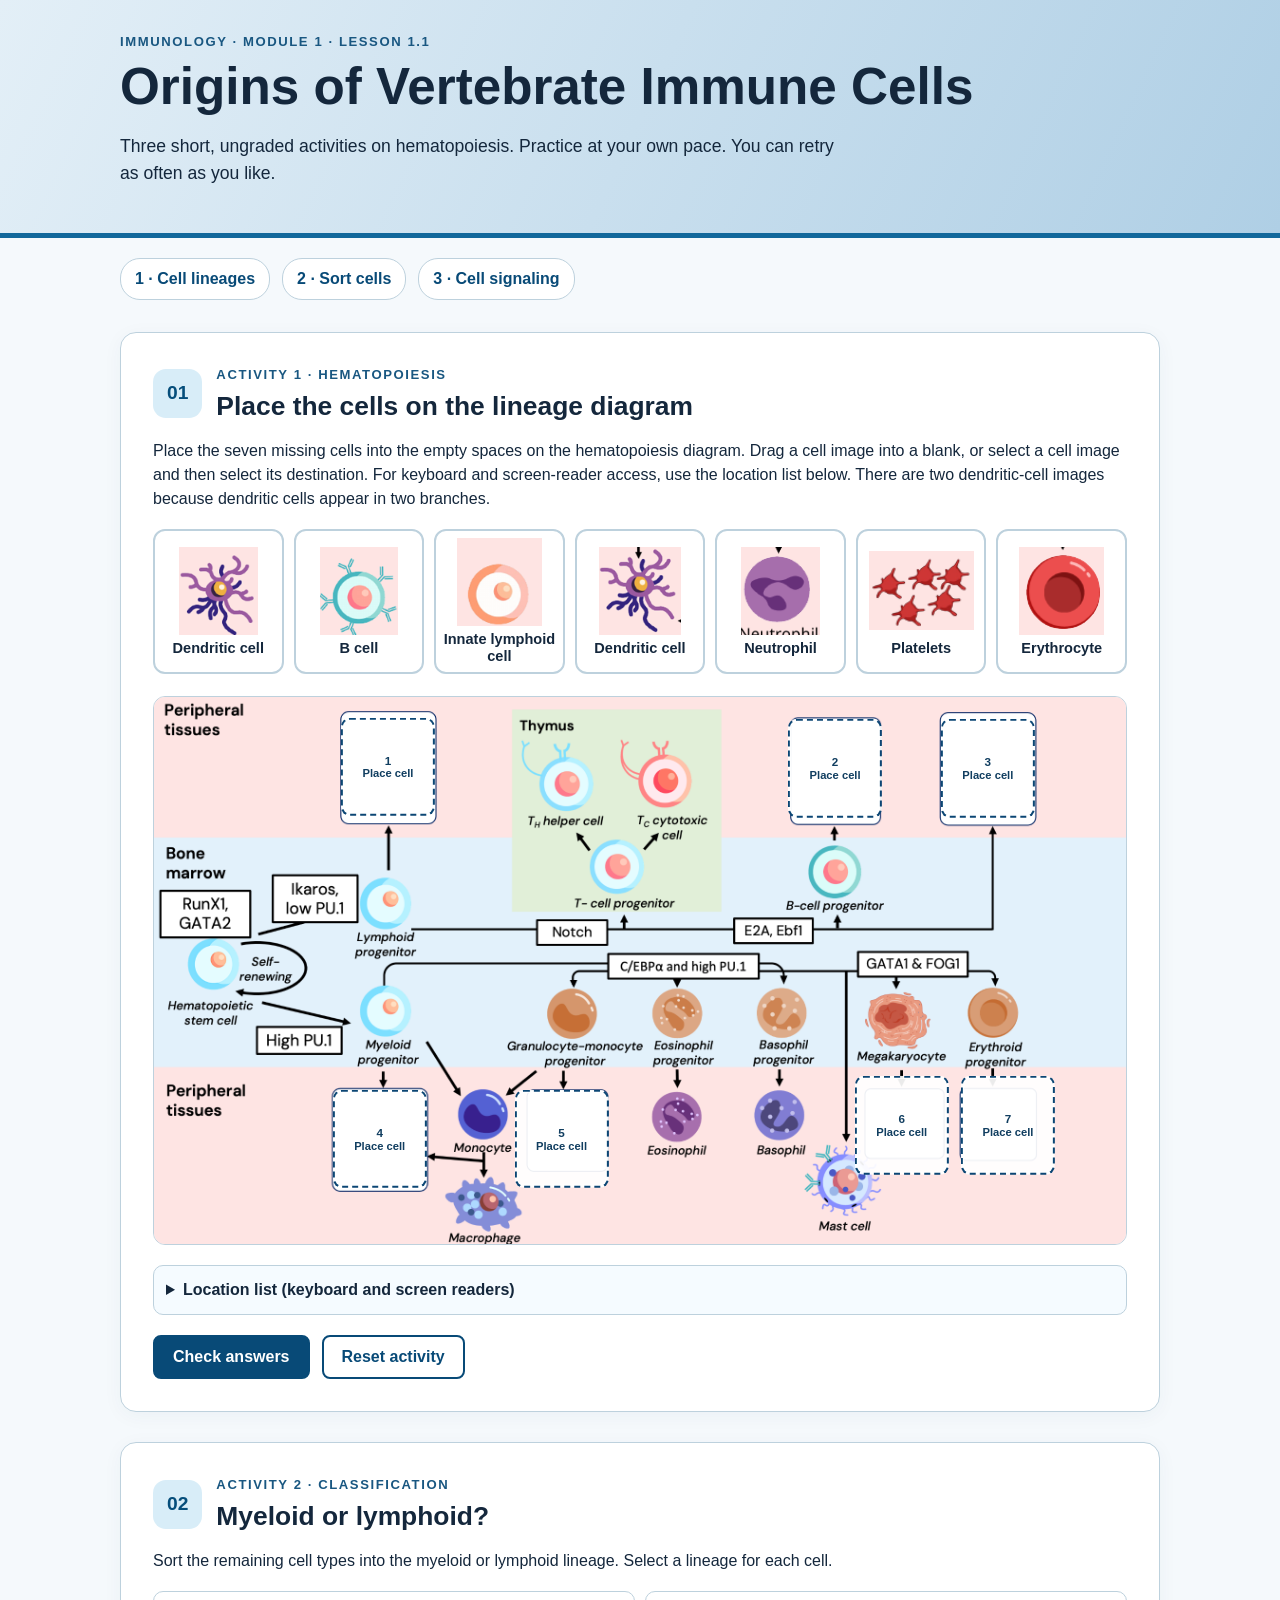
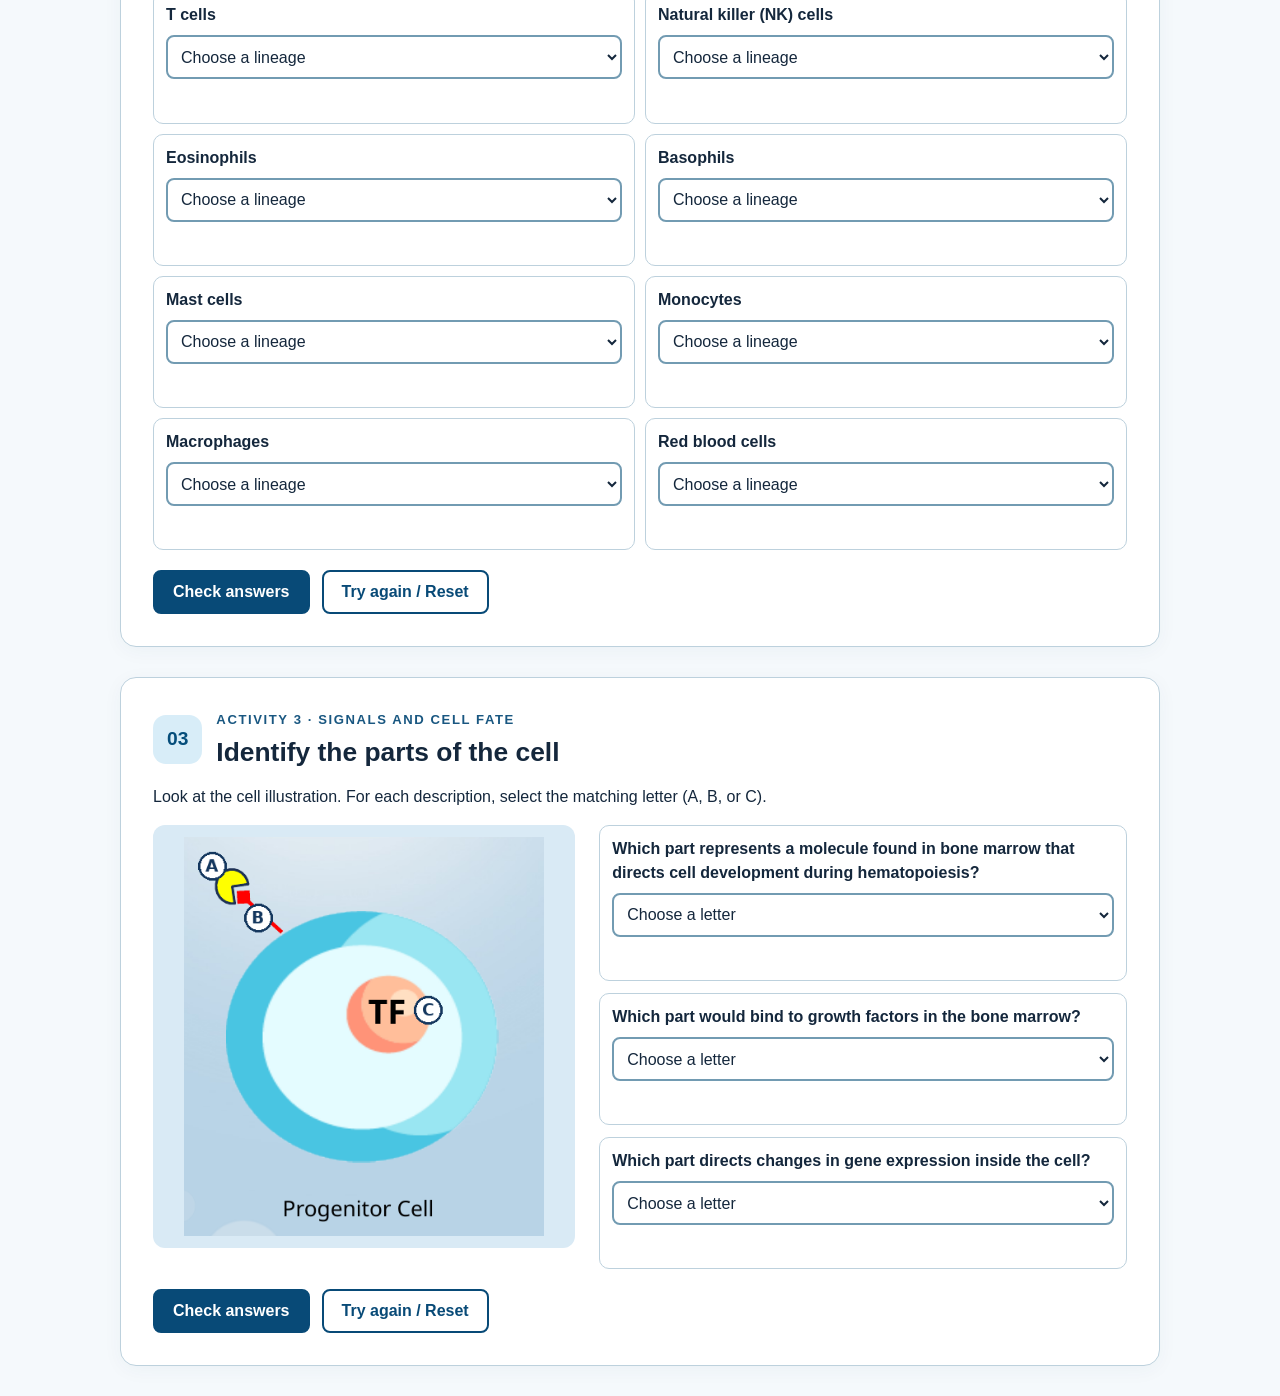
==== commit 50310f97: "Add files via upload" ====
--- a/course-1/module-01/lesson-01/index.html
+++ b/course-1/module-01/lesson-01/index.html
@@ -3,14 +3,8 @@
 <head>
 <meta charset="utf-8"><meta name="viewport" content="width=device-width, initial-scale=1">
 <title>Origins of Vertebrate Immune Cells | Practice</title>
-<style>
-:root{--ink:#14273c;--blue:#12689b;--blue2:#084a77;--pale:#e7f3fb;--sky:#bdd9eb;--card:#fff;--line:#bdd1dd;--focus:#a23973;--good:#155b3a;--bad:#933b27;--bg:#f5f9fc}*{box-sizing:border-box}html{scroll-behavior:smooth}body{margin:0;background:var(--bg);color:var(--ink);font-family:Arial,Helvetica,sans-serif;line-height:1.5;font-size:16px}.wrap{max-width:1080px;margin:auto;padding:0 20px}.skip{position:absolute;top:-60px;left:10px;padding:12px;background:white;z-index:10}.skip:focus{top:10px}a{color:var(--blue2)}:focus-visible{outline:4px solid var(--focus);outline-offset:3px}.hero{background:linear-gradient(115deg,#e3eff7,#afcfe5);border-bottom:5px solid var(--blue)}.hero .wrap{padding-top:32px;padding-bottom:29px}.eyebrow{font-size:.82rem;font-weight:800;letter-spacing:.12em;color:#195781;margin:0 0 6px}h1{font-size:clamp(2rem,4vw,3.25rem);line-height:1.13;margin:0 0 15px}h2{font-size:1.65rem;line-height:1.25;margin:0}h3{margin:0 0 9px;font-size:1.18rem}.hero p:last-child{font-size:1.1rem;max-width:720px}.tabs{display:flex;flex-wrap:wrap;gap:12px;padding:20px 0}.tabs a{display:inline-block;padding:8px 14px;background:white;border:1px solid var(--line);border-radius:20px;text-decoration:none;font-weight:700}.tabs a:hover{background:var(--pale)}.activity{background:white;border:1px solid var(--line);border-radius:16px;padding:clamp(18px,3vw,32px);margin:12px 0 30px;box-shadow:0 4px 20px #193e5b0b;scroll-margin-top:12px}.sectiontop{display:flex;align-items:center;gap:14px}.number{background:#d8edf8;color:#064e7b;border-radius:13px;padding:10px 14px;font-weight:900;font-size:1.2rem}.muted{color:#435e70;font-size:.9rem}.reference{margin:20px 0;border:1px solid var(--line);border-radius:10px;padding:12px;background:#f5fbff}.reference summary{font-weight:700;cursor:pointer}.reference img{display:block;width:100%;height:auto;margin-top:12px;border:1px solid var(--line)}.diagram{margin:20px 0;padding:20px;background:#f0f7fc;border:1px solid var(--line);border-radius:12px}.stem{text-align:center;max-width:420px;margin:0 auto 25px;background:#fff;border:2px solid #81b0cb;border-radius:12px;padding:12px;font-weight:700}.stem span{padding:0 12px;color:var(--blue)}.branches{display:grid;grid-template-columns:1fr 1fr;gap:20px}.branch{background:white;border:1px solid #aac8d8;border-top:5px solid #4e93b9;border-radius:12px;padding:16px}.branch:nth-child(2){border-top-color:#b487bd}.slots{display:grid;gap:12px}.slot,.sortrow,.signalrow{padding:11px 12px;background:#fff;border:1px solid var(--line);border-radius:10px}.slot label{font-weight:700;display:block;margin-bottom:6px}.slot small{display:block;color:#51677a;margin-top:6px}.rowstatus{display:block;font-size:.9rem;font-weight:700;margin-top:5px;min-height:1.2rem}.right{color:var(--good)}.wrong{color:var(--bad)}select{width:100%;padding:10px 34px 10px 9px;min-height:44px;font-size:1rem;background:white;color:var(--ink);border:2px solid #729bb2;border-radius:8px}button{min-height:44px;padding:10px 18px;border:2px solid var(--blue2);background:var(--blue2);border-radius:8px;color:#fff;font-size:1rem;font-weight:700;cursor:pointer}button:hover{filter:brightness(1.12)}button.secondary{background:white;color:var(--blue2)}.toolbar{display:flex;flex-wrap:wrap;gap:12px;margin:20px 0 0}.feedback:not(:empty){background:#e7f3fb;border-left:5px solid var(--blue);padding:12px 15px;margin-top:16px;font-weight:700}.sortrows{display:grid;grid-template-columns:1fr 1fr;gap:10px;margin-top:18px}.sortrow,.signalrow{display:flex;flex-direction:column;gap:8px}.sortrow label,.signalrow label{font-weight:700}.note{border-left:4px solid #679ab8;padding:10px 12px;background:#eff8fc}.q3layout{display:grid;grid-template-columns:minmax(230px,.8fr) 1fr;gap:24px;align-items:start}.cellfig{margin:0;background:#e0eff8;border-radius:12px;padding:12px;text-align:center}.cellfig img{display:block;width:100%;max-width:375px;margin:auto;object-fit:contain}.cellfig figcaption{font-size:.85rem;color:#42576a}.signalrows{display:grid;gap:12px}footer{font-size:.86rem;color:#415d71;padding:10px 0 30px}@media(max-width:740px){.branches,.sortrows,.q3layout{grid-template-columns:1fr}.activity{padding:17px}.stem span{display:block}.tabs a{flex:1;text-align:center}}@media(prefers-reduced-motion:reduce){html{scroll-behavior:auto}}
-
-/* Slide-derived diagram placement activity */
-.q1-bank{display:grid;grid-template-columns:repeat(auto-fit,minmax(125px,1fr));gap:10px;margin:18px 0 22px}.cell-tile{color:var(--ink);background:#fff;border:2px solid var(--line);border-radius:12px;min-height:144px;padding:7px;display:flex;flex-direction:column;justify-content:center;align-items:center;gap:5px;line-height:1.15;font-size:.91rem}.cell-tile img{width:105px;height:88px;object-fit:contain}.cell-tile.selected{border-color:#084a77;box-shadow:0 0 0 3px #b1d3ee}.cell-tile.used{opacity:.45}.diagram-scroller{width:100%;overflow-x:auto;border:1px solid var(--line);border-radius:12px;background:white}.lineage-canvas{min-width:940px;position:relative;aspect-ratio:1400/788}.lineage-canvas>img{width:100%;height:100%;position:absolute;inset:0}.diagram-spot{position:absolute;transform:translate(-50%,-50%);width:7.7%;height:9%;font-size:clamp(.7rem,1.1vw,.9rem);line-height:1.08;display:flex;align-items:center;justify-content:center;flex-direction:column;border:2px dashed #1d618e;border-radius:9px;color:#113e60;background:#fffde9ee;text-align:center;padding:3px;min-height:0}.diagram-spot:hover{filter:brightness(.96)}.diagram-spot.filled{background:#e1f1ff;border-style:solid}.diagram-spot.right{border-color:var(--good);background:#dff5e5}.diagram-spot.wrong{border-color:var(--bad);background:#ffebdd}.spotnum{font-size:.78em;font-weight:900}.spotval{font-size:.75em;overflow-wrap:anywhere}.accessible-locations{display:grid;grid-template-columns:1fr 1fr;gap:12px;margin-top:14px}.location-row{display:grid;gap:5px}.location-row label{font-weight:700;font-size:.9rem}.cellfig img{max-width:360px}.cellfig{background:#d9eaf5}@media(max-width:740px){.accessible-locations{grid-template-columns:1fr}.lineage-canvas{min-width:900px}.cell-tile{min-height:126px}}
-
-</style>
-
+<link rel="stylesheet" href="styles.css?v=3">
+<script src="script.js?v=3" defer></script>
 </head>
 <body>
 <a class="skip" href="#main">Skip to activities</a>
@@ -18,72 +12,17 @@
 <main id="main" class="wrap">
 <nav aria-label="Activity navigation" class="tabs"><a href="#q1">1 · Cell lineages</a><a href="#q2">2 · Sort cells</a><a href="#q3">3 · Cell signaling</a></nav>
 <section id="q1" class="activity" aria-labelledby="q1head"><div class="sectiontop"><span class="number">01</span><div><p class="eyebrow">ACTIVITY 1 · HEMATOPOIESIS</p><h2 id="q1head">Place the cells on the lineage diagram</h2></div></div>
-<p>Drag each cell into its correct location on the hematopoiesis diagram, or select a cell and then select a blank space. You can also use the accessible location list below the diagram. Some cells may appear more than once.</p>
+<p>Place the seven missing cells into the empty spaces on the hematopoiesis diagram. Drag a cell image into a blank, or select a cell image and then select its destination. For keyboard and screen-reader access, use the location list below. There are two dendritic-cell images because dendritic cells appear in two branches.</p>
 <div class="q1-bank" aria-label="Available cell illustrations" id="q1bank"></div>
-<div class="diagram-scroller" role="region" tabindex="0" aria-label="Hematopoiesis diagram with blank cell positions; scroll horizontally if needed"><div class="lineage-canvas"><img src="assets/lineage-blank.png" alt="Hematopoiesis pathway: stem cell splits into lymphoid and myeloid progenitors; arrows connect the progenitors to fourteen blank mature-cell locations, with the original regulatory labels preserved."><div id="q1spots"></div></div></div>
+<div class="diagram-scroller" role="region" tabindex="0" aria-label="Hematopoiesis diagram with blank cell positions; scroll horizontally if needed"><div class="lineage-canvas"><img src="assets/lineage-blank.png" alt="Hematopoiesis pathway: stem cell splits into lymphoid and myeloid progenitors; arrows connect the progenitors to seven blank mature-cell locations, with the original regulatory labels preserved."><div id="q1spots"></div></div></div>
 
-<details class="reference"><summary>Accessible location list (keyboard and screen readers)</summary><p>Choose a cell for each numbered location. These choices update the diagram automatically.</p><div id="q1accessible" class="accessible-locations"></div></details>
+<details class="reference"><summary>Location list (keyboard and screen readers)</summary><p>Choose a cell for each numbered location. These choices update the diagram automatically.</p><div id="q1accessible" class="accessible-locations"></div></details>
 <div class="toolbar"><button id="q1check" type="button">Check answers</button><button id="q1reset" type="button" class="secondary">Reset activity</button></div><div class="feedback" id="q1feedback" role="status" aria-live="polite"></div></section>
-<section id="q2" class="activity" aria-labelledby="q2head"><div class="sectiontop"><span class="number">02</span><div><p class="eyebrow">ACTIVITY 2 · CLASSIFICATION</p><h2 id="q2head">Myeloid or lymphoid?</h2></div></div><p>Sort each cell into the correct lineage. Choose an option for each row. Some cell types may belong to both lineages.</p><div id="sortRows" class="sortrows"></div><div class="toolbar"><button id="q2check" type="button">Check answers</button><button id="q2reset" type="button" class="secondary">Try again / Reset</button></div><div class="feedback" id="q2feedback" role="status" aria-live="polite"></div></section>
+<section id="q2" class="activity" aria-labelledby="q2head"><div class="sectiontop"><span class="number">02</span><div><p class="eyebrow">ACTIVITY 2 · CLASSIFICATION</p><h2 id="q2head">Myeloid or lymphoid?</h2></div></div><p>Sort the remaining cell types into the myeloid or lymphoid lineage. Select a lineage for each cell.</p><div id="sortRows" class="sortrows"></div><div class="toolbar"><button id="q2check" type="button">Check answers</button><button id="q2reset" type="button" class="secondary">Try again / Reset</button></div><div class="feedback" id="q2feedback" role="status" aria-live="polite"></div></section>
 <section id="q3" class="activity" aria-labelledby="q3head"><div class="sectiontop"><span class="number">03</span><div><p class="eyebrow">ACTIVITY 3 · SIGNALS AND CELL FATE</p><h2 id="q3head">Identify the parts of the cell</h2></div></div>
-<p>Examine the cell diagram. For each description, choose the letter (A, B, or C) that identifies the correct structure or molecule.</p>
+<p>Look at the cell illustration. For each description, select the matching letter (A, B, or C).</p>
 <div class="q3layout"><figure class="cellfig"><img src="assets/signaling-labeled.png" alt="Progenitor cell with labels: A next to the yellow signaling molecule outside the cell; B next to the red receptor spanning the cell surface; C next to the TF-containing structure inside the nucleus."></figure><div id="signalRows" class="signalrows"></div></div>
 <div class="toolbar"><button id="q3check" type="button">Check answers</button><button id="q3reset" type="button" class="secondary">Try again / Reset</button></div><div class="feedback" id="q3feedback" role="status" aria-live="polite"></div></section>
 
 </main>
-<script>
-'use strict';
-// Source content: Cana's Lesson 1.1 slides 4–8 and Unit 1 Assessments.
-// Each dropdown is accessible by keyboard, touch, mouse, and screen readers.
-const placements=[
-{id:'dc_lymph',title:'Lymphoid-derived dendritic cell',answer:'Dendritic cell',x:338,y:92},
-{id:'helper',title:'T helper branch',answer:'Helper T cell',x:592,y:112},
-{id:'cytotoxic',title:'T cytotoxic branch',answer:'Cytotoxic T cell',x:748,y:111},
-{id:'bcell',title:'B-cell progenitor branch',answer:'B cell',x:980,y:93},
-{id:'ilc',title:'Innate lymphoid-cell branch',answer:'Innate lymphoid cell',x:1209,y:115},
-{id:'dc_myelo',title:'Myeloid-derived dendritic cell',answer:'Dendritic cell',x:329,y:614},
-{id:'monocyte',title:'Granulocyte–monocyte progenitor: monocyte branch',answer:'Monocyte',x:476,y:607},
-{id:'neutrophil',title:'Granulocyte–monocyte progenitor: granulocyte branch',answer:'Neutrophil',x:586,y:611},
-{id:'eosinophil',title:'Eosinophil progenitor branch',answer:'Eosinophil',x:754,y:611},
-{id:'basophil',title:'Basophil progenitor branch',answer:'Basophil',x:902,y:610},
-{id:'macrophage',title:'Monocyte descendant in tissues',answer:'Macrophage',x:475,y:726},
-{id:'mast',title:'Myeloid mast-cell branch',answer:'Mast cell',x:991,y:699},
-{id:'platelets',title:'Megakaryocyte descendant',answer:'Platelets',x:1075,y:612},
-{id:'erythrocyte',title:'Erythroid progenitor branch',answer:'Erythrocyte',x:1209,y:608}];
-const bank=[
-{key:'helper',name:'Helper T cell'}, {key:'cytotoxic',name:'Cytotoxic T cell'},
-{key:'bcell',name:'B cell'}, {key:'ilc',name:'Innate lymphoid cell'},
-{key:'dc_lymph',name:'Dendritic cell'}, {key:'dc_myelo',name:'Dendritic cell'},
-{key:'monocyte',name:'Monocyte'}, {key:'neutrophil',name:'Neutrophil'},
-{key:'eosinophil',name:'Eosinophil'}, {key:'basophil',name:'Basophil'},
-{key:'macrophage',name:'Macrophage'}, {key:'mast',name:'Mast cell'},
-{key:'platelets',name:'Platelets'}, {key:'erythrocyte',name:'Erythrocyte'}];
-const placed=Object.fromEntries(placements.map(p=>[p.id,'']));
-let active='';let attempt=false;
-const q1Bank=document.getElementById('q1bank');
-function inventory(){let taken={};Object.values(placed).forEach(name=>{if(name)taken[name]=(taken[name]||0)+1});return taken}
-function updateQ1(){let used=inventory();bank.forEach((item,i)=>{let el=document.getElementById('tile-'+i);let available=(used[item.name]||0)<(item.name==='Dendritic cell'?2:1);let selected=active===item.name;el.disabled=!available&&!selected;el.setAttribute('aria-pressed',String(selected));el.classList.toggle('selected',selected);el.classList.toggle('used',!available);});placements.forEach((p,i)=>{let b=document.getElementById('spot-'+p.id);let sel=document.getElementById('pick-'+p.id);let value=placed[p.id];b.querySelector('.spotval').textContent=value||'Place cell';b.classList.toggle('filled',!!value);b.classList.toggle('right',attempt&&value===p.answer);b.classList.toggle('wrong',attempt&&value!==p.answer);sel.value=value;});}
-function placeCell(id,name){if(!name){placed[id]='';attempt=false;updateQ1();return}let count=Object.values(placed).filter(x=>x===name).length-(placed[id]===name?1:0);if(count>=(name==='Dendritic cell'?2:1)){document.getElementById('q1feedback').textContent='That cell is already placed. Clear its earlier location to move it.';return}placed[id]=name;active='';attempt=false;document.getElementById('q1feedback').textContent='';updateQ1()}
-function buildQ1(){let options=[...new Set(bank.map(c=>c.name))].sort((a,b)=>a.localeCompare(b));bank.forEach((card,i)=>{let b=document.createElement('button');b.type='button';b.className='cell-tile';b.id='tile-'+i;b.draggable=true;b.setAttribute('aria-pressed','false');b.innerHTML='<img src="assets/cell-'+card.key+'.png" alt=""><span>'+card.name+'</span>';b.addEventListener('click',()=>{active=active===card.name?'':card.name;updateQ1()});b.addEventListener('dragstart',e=>{active=card.name;e.dataTransfer.setData('text/plain',card.name);e.dataTransfer.effectAllowed='move'});q1Bank.append(b)});
-placements.forEach((p,i)=>{let button=document.createElement('button');button.type='button';button.id='spot-'+p.id;button.className='diagram-spot';button.style.left=(p.x/1400*100)+'%';button.style.top=(p.y/788*100)+'%';button.setAttribute('aria-label','Location '+(i+1)+': '+p.title+'. Select a cell card, then activate this location.');button.innerHTML='<span class="spotnum">'+(i+1)+'</span><span class="spotval">Place cell</span>';button.addEventListener('click',()=>{if(active)placeCell(p.id,active);else if(placed[p.id])placeCell(p.id,'');else document.getElementById('q1feedback').textContent='Select a cell card above, then choose a blank location.'});button.addEventListener('dragover',e=>{e.preventDefault()});button.addEventListener('drop',e=>{e.preventDefault();placeCell(p.id,e.dataTransfer.getData('text/plain'))});document.getElementById('q1spots').append(button);
-let row=document.createElement('div');row.className='location-row';let label=document.createElement('label');label.htmlFor='pick-'+p.id;label.textContent='Location '+(i+1)+': '+p.title;let select=makeSelect('pick-'+p.id,options,'Choose cell');select.addEventListener('change',()=>placeCell(p.id,select.value));row.append(label,select);document.getElementById('q1accessible').append(row)});updateQ1()}
-function checkQ1(){attempt=true;let count=placements.filter(p=>placed[p.id]===p.answer).length;let missing=placements.filter(p=>!placed[p.id]).length;document.getElementById('q1feedback').textContent=count+' of '+placements.length+' correct. '+(count===placements.length?'All cells are in the correct locations.':(missing?missing+' locations are still blank. ':'')+'Locations needing review are marked. Select a used location to clear it, then try again.');updateQ1()}
-function resetQ1(){placements.forEach(p=>placed[p.id]='');active='';attempt=false;document.getElementById('q1feedback').textContent='';updateQ1()}
-function makeSelect(id,options,placeholder){let el=document.createElement('select');el.id=id;let blank=new Option(placeholder,'');el.add(blank);for(let option of options)el.add(new Option(option,option));return el}
-function makeStatus(){let span=document.createElement('span');span.className='rowstatus';span.setAttribute('aria-live','polite');return span}
-
-function check(items,prefix){let correct=0;let chosen=items.map(i=>document.getElementById(i.id).value);for(let [idx,item] of items.entries()){let el=document.getElementById(item.id);let ok=chosen[idx]===item.answer;if(ok)correct++;let status=el.nextElementSibling;status.textContent=!chosen[idx]?'No answer selected':ok?'Correct':'Not quite — try again';status.className='rowstatus '+(ok?'right':'wrong');el.setAttribute('aria-invalid',String(!ok))}let msg=document.getElementById(prefix+'feedback');let note=prefix==='q1'?' The two dendritic-cell entries represent their two possible developmental origins.':'';msg.textContent=`${correct} of ${items.length} correct. ${correct===items.length?'All responses are correct.':'Review the marked responses and try again.'}${prefix==='q3'?' A = growth factor; B = surface receptor; C = transcription factor.':''}${note}`}
-function reset(items,prefix){for(let item of items){let el=document.getElementById(item.id);el.value='';el.removeAttribute('aria-invalid');let status=el.nextElementSibling;status.textContent='';status.className='rowstatus'}document.getElementById(prefix+'feedback').textContent=''}
-const q2=[
- ['B cells','Lymphoid'],['T cells','Lymphoid'],['Innate lymphoid cells (including NK cells)','Lymphoid'],
- ['Neutrophils','Myeloid'],['Eosinophils','Myeloid'],['Basophils','Myeloid'],['Mast cells','Myeloid'],
- ['Monocytes','Myeloid'],['Macrophages','Myeloid'],['Red blood cells','Myeloid'],['Platelets','Myeloid'],['Dendritic cells','Both']
-].map((x,i)=>({id:'sort-'+i,label:x[0],answer:x[1]}));
-function buildQ2(){let root=document.getElementById('sortRows');for(let q of q2){let row=document.createElement('div');row.className='sortrow';let lab=document.createElement('label');lab.htmlFor=q.id;lab.textContent=q.label;let select=makeSelect(q.id,['Myeloid','Lymphoid','Both'],'Choose a lineage');row.append(lab,select,makeStatus());root.append(row)}}
-const q3=[{id:'signal-a',label:'Which part represents a molecule found in bone marrow that directs cell development during hematopoiesis?',answer:'A'}, {id:'signal-b',label:'Which part would bind to growth factors in the bone marrow?',answer:'B'}, {id:'signal-c',label:'Which part directs changes in gene expression inside the cell?',answer:'C'}];
-function buildQ3(){let root=document.getElementById('signalRows');for(let q of q3){let row=document.createElement('div');row.className='signalrow';let lab=document.createElement('label');lab.htmlFor=q.id;lab.textContent=q.label;let select=makeSelect(q.id,['A','B','C'],'Choose a letter');row.append(lab,select,makeStatus());root.append(row)}}
-function wire(prefix,items){document.getElementById(prefix+'check').addEventListener('click',()=>check(items,prefix));document.getElementById(prefix+'reset').addEventListener('click',()=>reset(items,prefix));}
-buildQ1();buildQ2();buildQ3();document.getElementById('q1check').addEventListener('click',checkQ1);document.getElementById('q1reset').addEventListener('click',resetQ1);wire('q2',q2);wire('q3',q3);
-
-</script>
 </body></html>
--- a/course-1/module-01/lesson-01/styles.css
+++ b/course-1/module-01/lesson-01/styles.css
@@ -0,0 +1,15 @@
+:root{--ink:#14273c;--blue:#12689b;--blue2:#084a77;--pale:#e7f3fb;--sky:#bdd9eb;--card:#fff;--line:#bdd1dd;--focus:#a23973;--good:#155b3a;--bad:#933b27;--bg:#f5f9fc}*{box-sizing:border-box}html{scroll-behavior:smooth}body{margin:0;background:var(--bg);color:var(--ink);font-family:Arial,Helvetica,sans-serif;line-height:1.5;font-size:16px}.wrap{max-width:1080px;margin:auto;padding:0 20px}.skip{position:absolute;top:-60px;left:10px;padding:12px;background:white;z-index:10}.skip:focus{top:10px}a{color:var(--blue2)}:focus-visible{outline:4px solid var(--focus);outline-offset:3px}.hero{background:linear-gradient(115deg,#e3eff7,#afcfe5);border-bottom:5px solid var(--blue)}.hero .wrap{padding-top:32px;padding-bottom:29px}.eyebrow{font-size:.82rem;font-weight:800;letter-spacing:.12em;color:#195781;margin:0 0 6px}h1{font-size:clamp(2rem,4vw,3.25rem);line-height:1.13;margin:0 0 15px}h2{font-size:1.65rem;line-height:1.25;margin:0}h3{margin:0 0 9px;font-size:1.18rem}.hero p:last-child{font-size:1.1rem;max-width:720px}.tabs{display:flex;flex-wrap:wrap;gap:12px;padding:20px 0}.tabs a{display:inline-block;padding:8px 14px;background:white;border:1px solid var(--line);border-radius:20px;text-decoration:none;font-weight:700}.tabs a:hover{background:var(--pale)}.activity{background:white;border:1px solid var(--line);border-radius:16px;padding:clamp(18px,3vw,32px);margin:12px 0 30px;box-shadow:0 4px 20px #193e5b0b;scroll-margin-top:12px}.sectiontop{display:flex;align-items:center;gap:14px}.number{background:#d8edf8;color:#064e7b;border-radius:13px;padding:10px 14px;font-weight:900;font-size:1.2rem}.muted{color:#435e70;font-size:.9rem}.reference{margin:20px 0;border:1px solid var(--line);border-radius:10px;padding:12px;background:#f5fbff}.reference summary{font-weight:700;cursor:pointer}.reference img{display:block;width:100%;height:auto;margin-top:12px;border:1px solid var(--line)}.diagram{margin:20px 0;padding:20px;background:#f0f7fc;border:1px solid var(--line);border-radius:12px}.stem{text-align:center;max-width:420px;margin:0 auto 25px;background:#fff;border:2px solid #81b0cb;border-radius:12px;padding:12px;font-weight:700}.stem span{padding:0 12px;color:var(--blue)}.branches{display:grid;grid-template-columns:1fr 1fr;gap:20px}.branch{background:white;border:1px solid #aac8d8;border-top:5px solid #4e93b9;border-radius:12px;padding:16px}.branch:nth-child(2){border-top-color:#b487bd}.slots{display:grid;gap:12px}.slot,.sortrow,.signalrow{padding:11px 12px;background:#fff;border:1px solid var(--line);border-radius:10px}.slot label{font-weight:700;display:block;margin-bottom:6px}.slot small{display:block;color:#51677a;margin-top:6px}.rowstatus{display:block;font-size:.9rem;font-weight:700;margin-top:5px;min-height:1.2rem}.right{color:var(--good)}.wrong{color:var(--bad)}select{width:100%;padding:10px 34px 10px 9px;min-height:44px;font-size:1rem;background:white;color:var(--ink);border:2px solid #729bb2;border-radius:8px}button{min-height:44px;padding:10px 18px;border:2px solid var(--blue2);background:var(--blue2);border-radius:8px;color:#fff;font-size:1rem;font-weight:700;cursor:pointer}button:hover{filter:brightness(1.12)}button.secondary{background:white;color:var(--blue2)}.toolbar{display:flex;flex-wrap:wrap;gap:12px;margin:20px 0 0}.feedback:not(:empty){background:#e7f3fb;border-left:5px solid var(--blue);padding:12px 15px;margin-top:16px;font-weight:700}.sortrows{display:grid;grid-template-columns:1fr 1fr;gap:10px;margin-top:18px}.sortrow,.signalrow{display:flex;flex-direction:column;gap:8px}.sortrow label,.signalrow label{font-weight:700}.note{border-left:4px solid #679ab8;padding:10px 12px;background:#eff8fc}.q3layout{display:grid;grid-template-columns:minmax(230px,.8fr) 1fr;gap:24px;align-items:start}.cellfig{margin:0;background:#e0eff8;border-radius:12px;padding:12px;text-align:center}.cellfig img{display:block;width:100%;max-width:375px;margin:auto;object-fit:contain}.cellfig figcaption{font-size:.85rem;color:#42576a}.signalrows{display:grid;gap:12px}footer{font-size:.86rem;color:#415d71;padding:10px 0 30px}@media(max-width:740px){.branches,.sortrows,.q3layout{grid-template-columns:1fr}.activity{padding:17px}.stem span{display:block}.tabs a{flex:1;text-align:center}}@media(prefers-reduced-motion:reduce){html{scroll-behavior:auto}}
+
+/* Slide-derived diagram placement activity */
+.q1-bank{display:grid;grid-template-columns:repeat(auto-fit,minmax(125px,1fr));gap:10px;margin:18px 0 22px}.cell-tile{color:var(--ink);background:#fff;border:2px solid var(--line);border-radius:12px;min-height:144px;padding:7px;display:flex;flex-direction:column;justify-content:center;align-items:center;gap:5px;line-height:1.15;font-size:.91rem}.cell-tile img{width:105px;height:88px;object-fit:contain}.cell-tile.selected{border-color:#084a77;box-shadow:0 0 0 3px #b1d3ee}.cell-tile.used{opacity:.45}.diagram-scroller{width:100%;overflow-x:auto;border:1px solid var(--line);border-radius:12px;background:white}.lineage-canvas{min-width:940px;position:relative;aspect-ratio:1400/788}.lineage-canvas>img{width:100%;height:100%;position:absolute;inset:0}.diagram-spot{position:absolute;transform:translate(-50%,-50%);width:7.7%;height:9%;font-size:clamp(.7rem,1.1vw,.9rem);line-height:1.08;display:flex;align-items:center;justify-content:center;flex-direction:column;border:2px dashed #1d618e;border-radius:9px;color:#113e60;background:#fffde9ee;text-align:center;padding:3px;min-height:0}.diagram-spot:hover{filter:brightness(.96)}.diagram-spot.filled{background:#e1f1ff;border-style:solid}.diagram-spot.right{border-color:var(--good);background:#dff5e5}.diagram-spot.wrong{border-color:var(--bad);background:#ffebdd}.spotnum{font-size:.78em;font-weight:900}.spotval{font-size:.75em;overflow-wrap:anywhere}.accessible-locations{display:grid;grid-template-columns:1fr 1fr;gap:12px;margin-top:14px}.location-row{display:grid;gap:5px}.location-row label{font-weight:700;font-size:.9rem}.cellfig img{max-width:360px}.cellfig{background:#d9eaf5}@media(max-width:740px){.accessible-locations{grid-template-columns:1fr}.lineage-canvas{min-width:900px}.cell-tile{min-height:126px}}
+
+/* Seven target positions match the seven white blanks in the supplied original diagram. */
+.diagram-spot{width:9.7%;height:18%;background:#ffffffeb;border:2px dashed #0b4674;padding:3px;box-shadow:inset 0 0 0 1px #ffffff;overflow:hidden}
+.diagram-spot .placed-art{display:block;width:74%;height:69%;object-fit:contain;flex:1 1 auto;min-height:0}
+.diagram-spot .placed-art[hidden]{display:none}
+.diagram-spot .spotnum{font-size:.73rem;line-height:1.1}
+.diagram-spot .spotval{font-size:.7rem}
+.diagram-spot.filled{background:#ffffffee}
+.diagram-spot.right{background:#e2f5e7ed}
+.diagram-spot.wrong{background:#ffebdded}
+@media(max-width:740px){.lineage-canvas{min-width:940px}}
